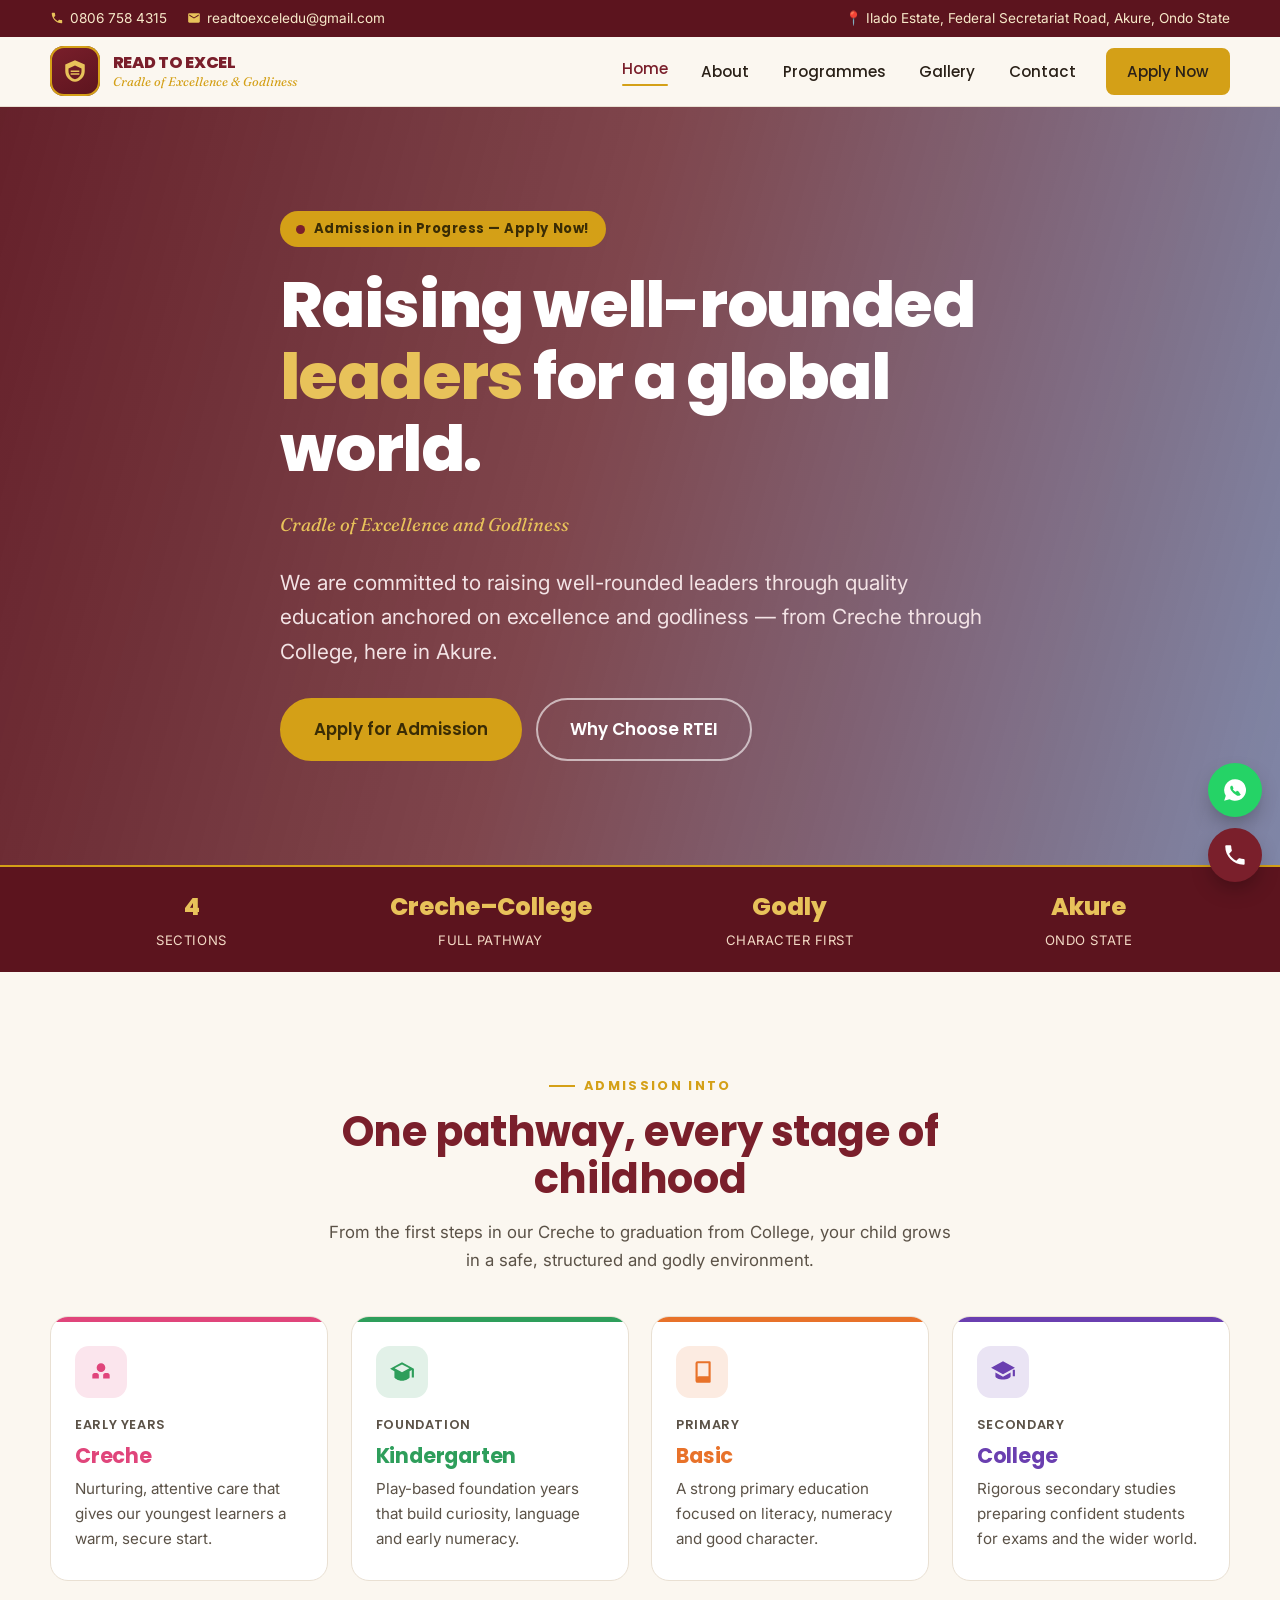
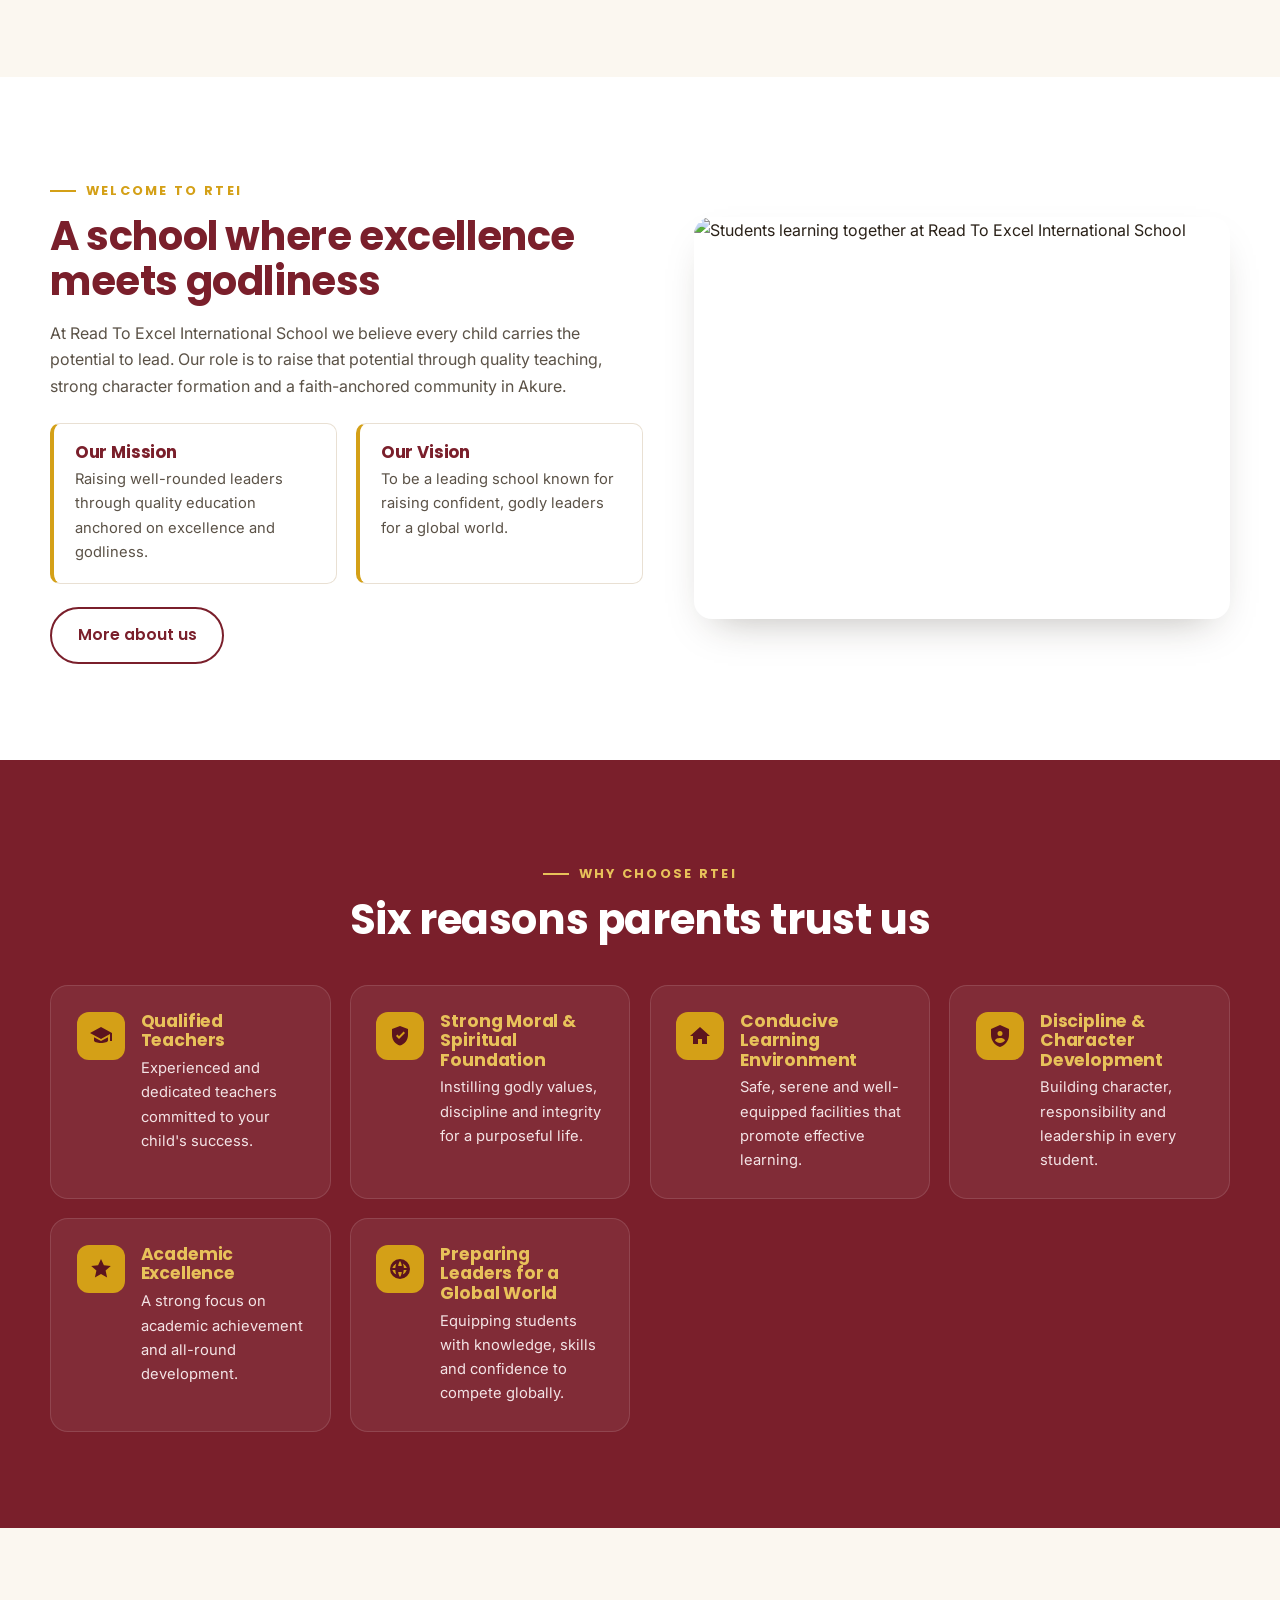
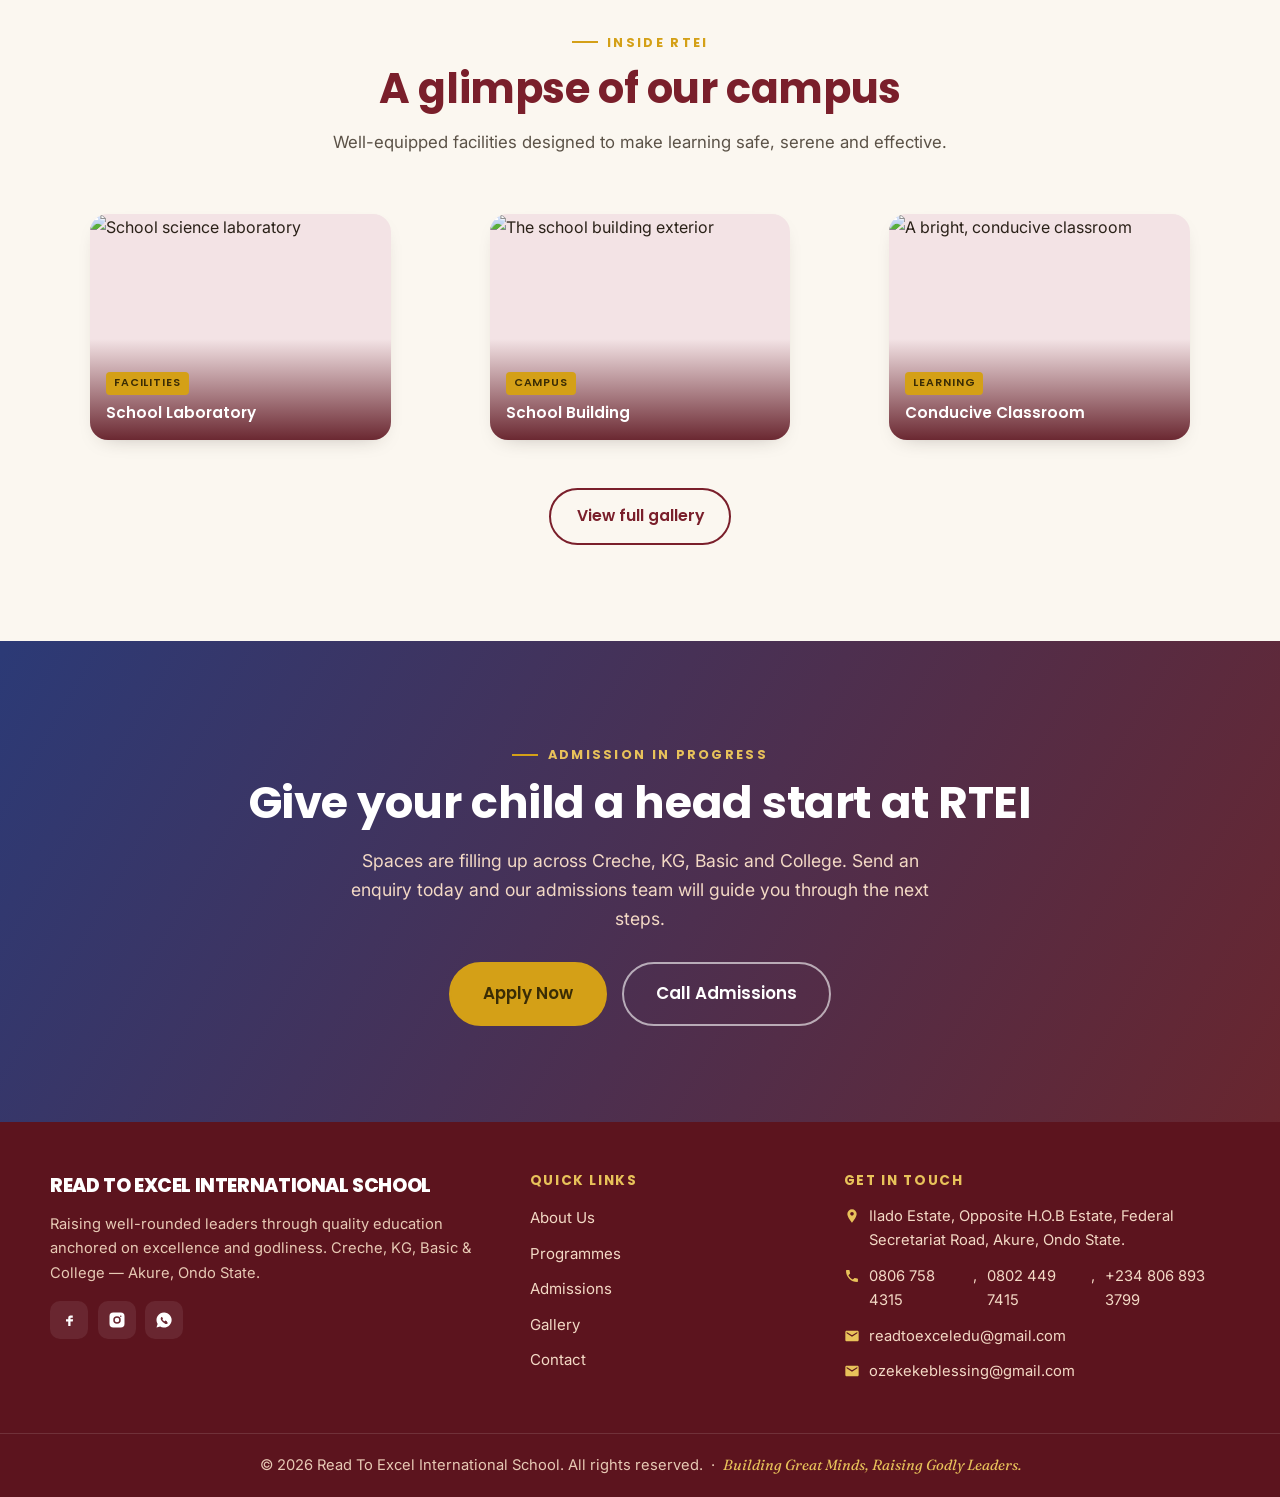
==== index.html @ 3b54a36e "initial commit" ====
<!DOCTYPE html>
<html lang="en">
<head>
  <meta charset="UTF-8">
  <meta name="viewport" content="width=device-width, initial-scale=1.0">
  <title>Read To Excel International School | Akure, Ondo State</title>
  <meta name="description" content="Read To Excel International School (RTEI), Akure — Creche, KG, Basic & College. Raising well-rounded leaders through quality education anchored on excellence and godliness. Admission in progress.">
  <meta name="theme-color" content="#7A1F2B">

  <!-- Open Graph -->
  <meta property="og:type" content="website">
  <meta property="og:title" content="Read To Excel International School — Akure, Ondo State">
  <meta property="og:description" content="Building great minds, raising godly leaders. Admission in progress into Creche, KG, Basic & College.">
  <meta property="og:image" content="images/og-cover.jpg"><!-- EDIT HERE: add a 1200x630 share image -->

  <!-- Fonts -->
  <link rel="preconnect" href="https://fonts.googleapis.com">
  <link rel="preconnect" href="https://fonts.gstatic.com" crossorigin>
  <link href="https://fonts.googleapis.com/css2?family=Poppins:wght@400;500;600;700;800&family=Inter:wght@400;500;600&family=Fraunces:ital,opsz,wght@1,9..144,400;1,9..144,500&display=swap" rel="stylesheet">

  <link rel="stylesheet" href="styles.css">

  <!-- SEO: structured data -->
  <script type="application/ld+json">
  {
    "@context": "https://schema.org",
    "@type": "School",
    "name": "Read To Excel International School",
    "alternateName": "RTEI",
    "slogan": "Building Great Minds, Raising Godly Leaders.",
    "description": "Private school in Akure offering Creche, KG, Basic and College education anchored on excellence and godliness.",
    "address": {
      "@type": "PostalAddress",
      "streetAddress": "Ilado Estate, Opposite H.O.B Estate, Federal Secretariat Road",
      "addressLocality": "Akure",
      "addressRegion": "Ondo State",
      "addressCountry": "NG"
    },
    "telephone": ["+2348067584315", "+2348024497415", "+2348068933799"],
    "email": "readtoexceledu@gmail.com"
  }
  </script>
</head>
<body>

  <!-- ============ TOP BAR ============ -->
  <div class="topbar">
    <div class="container">
      <div class="topbar-contacts">
        <span>
          <svg class="ico" viewBox="0 0 24 24"><path d="M6.6 10.8c1.4 2.8 3.8 5.1 6.6 6.6l2.2-2.2c.3-.3.7-.4 1-.2 1.1.4 2.3.6 3.5.6.6 0 1 .4 1 1V20c0 .6-.4 1-1 1C10.6 21 3 13.4 3 4c0-.6.4-1 1-1h3.5c.6 0 1 .4 1 1 0 1.2.2 2.4.6 3.5.1.4 0 .8-.3 1l-2.2 2.3Z"/></svg>
          <a href="tel:+2348067584315">0806 758 4315</a>
        </span>
        <span>
          <svg class="ico" viewBox="0 0 24 24"><path d="M20 4H4c-1.1 0-2 .9-2 2v12c0 1.1.9 2 2 2h16c1.1 0 2-.9 2-2V6c0-1.1-.9-2-2-2Zm0 4-8 5-8-5V6l8 5 8-5v2Z"/></svg>
          <a href="mailto:readtoexceledu@gmail.com">readtoexceledu@gmail.com</a>
        </span>
      </div>
      <span>📍 Ilado Estate, Federal Secretariat Road, Akure, Ondo State</span>
    </div>
  </div>

  <!-- ============ HEADER ============ -->
  <header class="site-header">
    <div class="container">
      <a class="brand" href="index.html" aria-label="Read To Excel International School — home">
        <span class="crest" aria-hidden="true">
          <svg viewBox="0 0 24 24"><path d="M12 2 3 6v6c0 5 3.8 9.4 9 10 5.2-.6 9-5 9-10V6l-9-4Zm0 5 6 2.6V12c0 3.6-2.5 6.9-6 7.6-3.5-.7-6-4-6-7.6V9.6L12 7Z"/><path d="M8 11.5h8v1.4H8zM8 14h8v1.4H8z"/></svg>
        </span>
        <span class="brand-text">
          <span class="name">Read To Excel</span><br>
          <span class="motto">Cradle of Excellence &amp; Godliness</span>
        </span>
      </a>

      <button class="nav-toggle" aria-label="Open menu" aria-controls="primary-nav" aria-expanded="false"><span></span></button>

      <nav class="nav" id="primary-nav" aria-label="Primary">
        <a href="index.html" class="active">Home</a>
        <a href="about.html">About</a>
        <a href="programmes.html">Programmes</a>
        <a href="gallery.html">Gallery</a>
        <a href="contact.html">Contact</a>
        <a href="programmes.html#enquiry" class="btn btn--gold">Apply Now</a>
      </nav>
    </div>
  </header>

  <!-- ============ HERO ============ -->
  <section class="hero">
    <div class="container hero-inner">
      <span class="pill"><span class="dot"></span> Admission in Progress — Apply Now!</span>
      <h1>Raising well-rounded <span class="accent">leaders</span> for a global world.</h1>
      <p class="motto-line">Cradle of Excellence and Godliness</p>
      <p class="lead">We are committed to raising well-rounded leaders through quality education anchored on excellence and godliness — from Creche through College, here in Akure.</p>
      <div class="hero-actions">
        <a href="programmes.html#enquiry" class="btn btn--gold btn--lg">Apply for Admission</a>
        <a href="about.html" class="btn btn--ghost btn--lg">Why Choose RTEI</a>
      </div>
    </div>
  </section>
  <div class="hero-strip">
    <div class="container">
      <div class="stat"><strong>4</strong><span>Sections</span></div>
      <div class="stat"><strong>Creche–College</strong><span>Full Pathway</span></div>
      <div class="stat"><strong>Godly</strong><span>Character First</span></div>
      <div class="stat"><strong>Akure</strong><span>Ondo State</span></div>
    </div>
  </div>

  <!-- ============ PROGRAMMES ============ -->
  <section class="section">
    <div class="container">
      <div class="section-head center reveal">
        <span class="eyebrow">Admission into</span>
        <h2>One pathway, every stage of childhood</h2>
        <p>From the first steps in our Creche to graduation from College, your child grows in a safe, structured and godly environment.</p>
      </div>
      <div class="prog-grid">
        <article class="prog-card creche reveal">
          <span class="badge"><svg viewBox="0 0 24 24"><path d="M12 4a4 4 0 1 0 0 8 4 4 0 0 0 0-8Zm-6 9c-1.1 0-2 .9-2 2v3h6v-3c0-1.1-.9-2-2-2H6Zm12 0h-2c-1.1 0-2 .9-2 2v3h6v-3c0-1.1-.9-2-2-2Z"/></svg></span>
          <p class="ages">Early Years</p>
          <h3>Creche</h3>
          <p>Nurturing, attentive care that gives our youngest learners a warm, secure start.</p>
        </article>
        <article class="prog-card kg reveal">
          <span class="badge"><svg viewBox="0 0 24 24"><path d="M12 3 1 9l4 2.2V17c0 .6 3.1 3 7 3s7-2.4 7-3v-5.8l2-1.1V17h2V9L12 3Zm0 9.3L5.2 8.6 12 5l6.8 3.6L12 12.3Z"/></svg></span>
          <p class="ages">Foundation</p>
          <h3>Kindergarten</h3>
          <p>Play-based foundation years that build curiosity, language and early numeracy.</p>
        </article>
        <article class="prog-card basic reveal">
          <span class="badge"><svg viewBox="0 0 24 24"><path d="M19 2H8a2 2 0 0 0-2 2v16a2 2 0 0 0 2 2h11a1 1 0 0 0 1-1V3a1 1 0 0 0-1-1ZM9 4h9v12H9a2 2 0 0 0-1 .3V4Z"/></svg></span>
          <p class="ages">Primary</p>
          <h3>Basic</h3>
          <p>A strong primary education focused on literacy, numeracy and good character.</p>
        </article>
        <article class="prog-card college reveal">
          <span class="badge"><svg viewBox="0 0 24 24"><path d="M12 14 1 8l11-6 11 6-11 6Zm0 2.3 7-3.8V16c0 1.7-3.1 3-7 3s-7-1.3-7-3v-3.5l7 3.8ZM21 10v6h2v-6h-2Z"/></svg></span>
          <p class="ages">Secondary</p>
          <h3>College</h3>
          <p>Rigorous secondary studies preparing confident students for exams and the wider world.</p>
        </article>
      </div>
    </div>
  </section>

  <!-- ============ ABOUT SPLIT ============ -->
  <section class="section section--tint">
    <div class="container split">
      <div class="reveal">
        <span class="eyebrow">Welcome to RTEI</span>
        <h2 style="color:var(--maroon);font-size:clamp(1.7rem,4vw,2.5rem)">A school where excellence meets godliness</h2>
        <p style="color:var(--ink-soft)">At Read To Excel International School we believe every child carries the potential to lead. Our role is to raise that potential through quality teaching, strong character formation and a faith-anchored community in Akure.</p>
        <div class="values">
          <div class="value-box"><h3>Our Mission</h3><p>Raising well-rounded leaders through quality education anchored on excellence and godliness.</p></div>
          <div class="value-box"><h3>Our Vision</h3><p><!-- EDIT HERE: add the school's official vision statement -->To be a leading school known for raising confident, godly leaders for a global world.</p></div>
        </div>
        <a href="about.html" class="btn btn--outline" style="margin-top:1.4rem">More about us</a>
      </div>
      <!-- EDIT HERE: replace with a real photo of the RTEI campus or pupils -->
      <img class="reveal" src="https://images.unsplash.com/photo-1503454537195-1dcabb73ffb9?auto=format&fit=crop&w=900&q=80" alt="Students learning together at Read To Excel International School" loading="lazy">
    </div>
  </section>

  <!-- ============ WHY CHOOSE RTEI ============ -->
  <section class="section why">
    <div class="container">
      <div class="section-head center reveal">
        <span class="eyebrow">Why choose RTEI</span>
        <h2>Six reasons parents trust us</h2>
      </div>
      <div class="why-grid">
        <article class="why-card reveal">
          <span class="ic"><svg viewBox="0 0 24 24"><path d="M12 3 1 9l11 6 9-4.9V17h2V9L12 3ZM5 13.2v3.3c0 1.4 3.1 2.5 7 2.5s7-1.1 7-2.5v-3.3l-7 3.8-7-3.8Z"/></svg></span>
          <div><h3>Qualified Teachers</h3><p>Experienced and dedicated teachers committed to your child's success.</p></div>
        </article>
        <article class="why-card reveal">
          <span class="ic"><svg viewBox="0 0 24 24"><path d="M12 2 4 5v6c0 5 3.4 9.3 8 10.5C16.6 20.3 20 16 20 11V5l-8-3Zm-1 13-3-3 1.4-1.4L11 12.2l4.6-4.6L17 9l-6 6Z"/></svg></span>
          <div><h3>Strong Moral &amp; Spiritual Foundation</h3><p>Instilling godly values, discipline and integrity for a purposeful life.</p></div>
        </article>
        <article class="why-card reveal">
          <span class="ic"><svg viewBox="0 0 24 24"><path d="M12 3 2 12h3v8h5v-5h4v5h5v-8h3L12 3Z"/></svg></span>
          <div><h3>Conducive Learning Environment</h3><p>Safe, serene and well-equipped facilities that promote effective learning.</p></div>
        </article>
        <article class="why-card reveal">
          <span class="ic"><svg viewBox="0 0 24 24"><path d="M12 1 3 5v6c0 5.5 3.8 10.7 9 12 5.2-1.3 9-6.5 9-12V5l-9-4Zm0 6a2.5 2.5 0 1 1 0 5 2.5 2.5 0 0 1 0-5Zm0 12c-2 0-3.8-1-5-2.5.1-1.7 3.3-2.5 5-2.5s4.9.8 5 2.5C15.8 18 14 19 12 19Z"/></svg></span>
          <div><h3>Discipline &amp; Character Development</h3><p>Building character, responsibility and leadership in every student.</p></div>
        </article>
        <article class="why-card reveal">
          <span class="ic"><svg viewBox="0 0 24 24"><path d="m12 2 2.9 6.3 6.9.7-5.2 4.6 1.5 6.8L12 17l-6.1 3.4 1.5-6.8L2.2 9l6.9-.7L12 2Z"/></svg></span>
          <div><h3>Academic Excellence</h3><p>A strong focus on academic achievement and all-round development.</p></div>
        </article>
        <article class="why-card reveal">
          <span class="ic"><svg viewBox="0 0 24 24"><path d="M12 2a10 10 0 1 0 0 20 10 10 0 0 0 0-20Zm6.9 9h-3a15 15 0 0 0-1-4.6A8 8 0 0 1 18.9 11ZM12 4c.9 1.2 1.6 3 1.8 5h-3.6c.2-2 .9-3.8 1.8-5ZM4.3 13h3c.1 1.7.5 3.3 1 4.6A8 8 0 0 1 4.3 13Zm3-2h-3a8 8 0 0 1 4-4.6c-.5 1.3-.9 2.9-1 4.6ZM12 20c-.9-1.2-1.6-3-1.8-5h3.6c-.2 2-.9 3.8-1.8 5Zm2.7-2.4c.5-1.3.9-2.9 1-4.6h3a8 8 0 0 1-4 4.6Z"/></svg></span>
          <div><h3>Preparing Leaders for a Global World</h3><p>Equipping students with knowledge, skills and confidence to compete globally.</p></div>
        </article>
      </div>
    </div>
  </section>

  <!-- ============ GALLERY PREVIEW ============ -->
  <section class="section">
    <div class="container">
      <div class="section-head center reveal">
        <span class="eyebrow">Inside RTEI</span>
        <h2>A glimpse of our campus</h2>
        <p>Well-equipped facilities designed to make learning safe, serene and effective.</p>
      </div>
      <div class="gallery-grid preview">
        <!-- EDIT HERE: replace each src with real photos -->
        <figure class="shot reveal"><img src="https://images.unsplash.com/photo-1532094349884-543bc11b234d?auto=format&fit=crop&w=700&q=80" alt="School science laboratory" loading="lazy"><figcaption><span>Facilities</span><br>School Laboratory</figcaption></figure>
        <figure class="shot reveal"><img src="https://images.unsplash.com/photo-1562774053-701939374585?auto=format&fit=crop&w=700&q=80" alt="The school building exterior" loading="lazy"><figcaption><span>Campus</span><br>School Building</figcaption></figure>
        <figure class="shot reveal"><img src="https://images.unsplash.com/photo-1580582932707-520aed937b7b?auto=format&fit=crop&w=700&q=80" alt="A bright, conducive classroom" loading="lazy"><figcaption><span>Learning</span><br>Conducive Classroom</figcaption></figure>
      </div>
      <div style="text-align:center;margin-top:2rem"><a href="gallery.html" class="btn btn--outline">View full gallery</a></div>
    </div>
  </section>

  <!-- ============ CTA BAND ============ -->
  <section class="section cta-band">
    <div class="container reveal">
      <span class="eyebrow" style="color:var(--gold-light);justify-content:center">Admission in Progress</span>
      <h2>Give your child a head start at RTEI</h2>
      <p>Spaces are filling up across Creche, KG, Basic and College. Send an enquiry today and our admissions team will guide you through the next steps.</p>
      <div class="hero-actions">
        <a href="programmes.html#enquiry" class="btn btn--gold btn--lg">Apply Now</a>
        <a href="tel:+2348067584315" class="btn btn--ghost btn--lg">Call Admissions</a>
      </div>
    </div>
  </section>

  <!-- ============ FOOTER ============ -->
  <footer class="site-footer">
    <div class="container footer-grid">
      <div>
        <span class="brand-text"><span class="name" style="font-size:1.2rem">Read To Excel International School</span></span>
        <p style="margin-top:.8rem">Raising well-rounded leaders through quality education anchored on excellence and godliness. Creche, KG, Basic &amp; College — Akure, Ondo State.</p>
        <div class="socials">
          <!-- EDIT HERE: add real social links -->
          <a href="#" aria-label="Facebook"><svg viewBox="0 0 24 24"><path d="M14 9h3V6h-3c-2 0-3 1.3-3 3v2H8v3h3v6h3v-6h3l.5-3H14V9.5c0-.4.2-.5.6-.5Z"/></svg></a>
          <a href="#" aria-label="Instagram"><svg viewBox="0 0 24 24"><path d="M7 2h10a5 5 0 0 1 5 5v10a5 5 0 0 1-5 5H7a5 5 0 0 1-5-5V7a5 5 0 0 1 5-5Zm5 5a5 5 0 1 0 0 10 5 5 0 0 0 0-10Zm0 2a3 3 0 1 1 0 6 3 3 0 0 1 0-6Zm5-3a1 1 0 1 0 0 2 1 1 0 0 0 0-2Z"/></svg></a>
          <a href="https://wa.me/2348068933799" aria-label="WhatsApp"><svg viewBox="0 0 24 24"><path d="M12 2a10 10 0 0 0-8.5 15.2L2 22l4.9-1.5A10 10 0 1 0 12 2Zm5.3 14.1c-.2.6-1.2 1.1-1.7 1.2-.4.1-1 .1-1.6-.1a13 13 0 0 1-5.7-5c-.4-.7-.7-1.5-.7-2.3 0-.9.5-1.4.7-1.6.2-.2.4-.2.6-.2h.4c.1 0 .3 0 .5.4l.7 1.6c.1.1.1.3 0 .4l-.3.5c-.1.1-.2.3-.1.5.3.6 1.6 1.8 2.4 2.1.2.1.4.1.5-.1l.5-.6c.1-.2.3-.2.5-.1l1.6.8c.2.1.3.2.4.3 0 .2 0 .4-.1.6Z"/></svg></a>
        </div>
      </div>
      <div>
        <h4>Quick Links</h4>
        <ul class="footer-links">
          <li><a href="about.html">About Us</a></li>
          <li><a href="programmes.html">Programmes</a></li>
          <li><a href="programmes.html#enquiry">Admissions</a></li>
          <li><a href="gallery.html">Gallery</a></li>
          <li><a href="contact.html">Contact</a></li>
        </ul>
      </div>
      <div>
        <h4>Get in Touch</h4>
        <ul class="footer-contact">
          <li><svg viewBox="0 0 24 24"><path d="M12 2a7 7 0 0 0-7 7c0 5 7 13 7 13s7-8 7-13a7 7 0 0 0-7-7Zm0 9.5A2.5 2.5 0 1 1 12 6a2.5 2.5 0 0 1 0 5.5Z"/></svg> Ilado Estate, Opposite H.O.B Estate, Federal Secretariat Road, Akure, Ondo State.</li>
          <li><svg viewBox="0 0 24 24"><path d="M6.6 10.8c1.4 2.8 3.8 5.1 6.6 6.6l2.2-2.2c.3-.3.7-.4 1-.2 1.1.4 2.3.6 3.5.6.6 0 1 .4 1 1V20c0 .6-.4 1-1 1C10.6 21 3 13.4 3 4c0-.6.4-1 1-1h3.5c.6 0 1 .4 1 1 0 1.2.2 2.4.6 3.5.1.4 0 .8-.3 1l-2.2 2.3Z"/></svg> <a href="tel:+2348067584315">0806 758 4315</a>, <a href="tel:+2348024497415">0802 449 7415</a>, <a href="tel:+2348068933799">+234 806 893 3799</a></li>
          <li><svg viewBox="0 0 24 24"><path d="M20 4H4c-1.1 0-2 .9-2 2v12c0 1.1.9 2 2 2h16c1.1 0 2-.9 2-2V6c0-1.1-.9-2-2-2Zm0 4-8 5-8-5V6l8 5 8-5v2Z"/></svg> <a href="mailto:readtoexceledu@gmail.com">readtoexceledu@gmail.com</a></li>
          <li><svg viewBox="0 0 24 24"><path d="M20 4H4c-1.1 0-2 .9-2 2v12c0 1.1.9 2 2 2h16c1.1 0 2-.9 2-2V6c0-1.1-.9-2-2-2Zm0 4-8 5-8-5V6l8 5 8-5v2Z"/></svg> <a href="mailto:ozekekeblessing@gmail.com">ozekekeblessing@gmail.com</a></li>
        </ul>
      </div>
    </div>
    <div class="footer-bottom">
      <p style="margin:0">© <span id="year">2026</span> Read To Excel International School. All rights reserved. &nbsp;·&nbsp; <span class="motto">Building Great Minds, Raising Godly Leaders.</span></p>
    </div>
  </footer>

  <!-- ============ FLOATING ACTIONS ============ -->
  <div class="floats">
    <a class="float-btn float-wa" href="https://wa.me/2348068933799?text=Hello%20RTEI%2C%20I%27d%20like%20to%20enquire%20about%20admission." target="_blank" rel="noopener" aria-label="Chat on WhatsApp">
      <svg viewBox="0 0 24 24"><path d="M12 2a10 10 0 0 0-8.5 15.2L2 22l4.9-1.5A10 10 0 1 0 12 2Zm5.3 14.1c-.2.6-1.2 1.1-1.7 1.2-.4.1-1 .1-1.6-.1a13 13 0 0 1-5.7-5c-.4-.7-.7-1.5-.7-2.3 0-.9.5-1.4.7-1.6.2-.2.4-.2.6-.2h.4c.1 0 .3 0 .5.4l.7 1.6c.1.1.1.3 0 .4l-.3.5c-.1.1-.2.3-.1.5.3.6 1.6 1.8 2.4 2.1.2.1.4.1.5-.1l.5-.6c.1-.2.3-.2.5-.1l1.6.8c.2.1.3.2.4.3 0 .2 0 .4-.1.6Z"/></svg>
    </a>
    <a class="float-btn float-call" href="tel:+2348067584315" aria-label="Call the school">
      <svg viewBox="0 0 24 24"><path d="M6.6 10.8c1.4 2.8 3.8 5.1 6.6 6.6l2.2-2.2c.3-.3.7-.4 1-.2 1.1.4 2.3.6 3.5.6.6 0 1 .4 1 1V20c0 .6-.4 1-1 1C10.6 21 3 13.4 3 4c0-.6.4-1 1-1h3.5c.6 0 1 .4 1 1 0 1.2.2 2.4.6 3.5.1.4 0 .8-.3 1l-2.2 2.3Z"/></svg>
    </a>
  </div>

  <script src="script.js"></script>
</body>
</html>
---- styles.css ----
/* ==========================================================================
   Read To Excel International School (RTEI) — styles.css
   Shared across all pages.
   ========================================================================== */

/* ---- Design tokens ---- */
:root {
  /* Brand */
  --maroon:        #7A1F2B;
  --maroon-dark:   #5C141E;
  --maroon-soft:   #f3e3e5;
  --gold:          #D4A017;
  --gold-light:    #E8C25A;
  --gold-soft:     #fbf1d6;
  --navy:          #1A2A6C;

  /* Neutrals */
  --cream:         #FBF7F0;
  --paper:         #ffffff;
  --ink:           #2A2118;
  --ink-soft:      #5b5247;
  --line:          #e9e0d3;

  /* Programme accents (mirrors the flyer) */
  --c-creche:      #E0457B; /* pink   */
  --c-kg:          #2E9E5B; /* green  */
  --c-basic:       #E8722A; /* orange */
  --c-college:     #6A3FB0; /* purple */

  /* Type */
  --display: "Poppins", system-ui, sans-serif;
  --body:    "Inter", system-ui, sans-serif;
  --serif:   "Fraunces", Georgia, serif;

  /* Scale */
  --container: 1180px;
  --radius:    18px;
  --radius-sm: 10px;
  --shadow:    0 18px 40px -20px rgba(42, 33, 24, .35);
  --shadow-sm: 0 8px 22px -14px rgba(42, 33, 24, .4);
  --ring:      0 0 0 3px var(--gold-light);
}

/* ---- Reset / base ---- */
*, *::before, *::after { box-sizing: border-box; }
html { scroll-behavior: smooth; -webkit-text-size-adjust: 100%; }
body {
  margin: 0;
  font-family: var(--body);
  color: var(--ink);
  background: var(--cream);
  line-height: 1.65;
  font-size: 1rem;
  -webkit-font-smoothing: antialiased;
}
img { max-width: 100%; display: block; }
a { color: inherit; text-decoration: none; }
ul { margin: 0; padding: 0; list-style: none; }
h1, h2, h3, h4 { font-family: var(--display); line-height: 1.12; margin: 0 0 .4em; letter-spacing: -.01em; }
p { margin: 0 0 1rem; }
:focus-visible { outline: none; box-shadow: var(--ring); border-radius: 6px; }

.container { width: min(100% - 2.5rem, var(--container)); margin-inline: auto; }
.eyebrow {
  font-family: var(--display);
  font-weight: 700;
  font-size: .8rem;
  letter-spacing: .18em;
  text-transform: uppercase;
  color: var(--gold);
  margin-bottom: .8rem;
  display: inline-flex;
  align-items: center;
  gap: .6rem;
}
.eyebrow::before { content: ""; width: 26px; height: 2px; background: var(--gold); display: inline-block; }
.section { padding: clamp(3.5rem, 8vw, 6rem) 0; }
.section--tint { background: var(--paper); }
.section-head { max-width: 640px; margin-bottom: 2.6rem; }
.section-head.center { margin-inline: auto; text-align: center; }
.section-head h2 { font-size: clamp(1.7rem, 4vw, 2.6rem); color: var(--maroon); }
.section-head p { color: var(--ink-soft); font-size: 1.05rem; margin: 0; }

/* ---- Buttons ---- */
.btn {
  --bg: var(--maroon);
  --fg: #fff;
  display: inline-flex;
  align-items: center;
  gap: .5rem;
  font-family: var(--display);
  font-weight: 600;
  font-size: .98rem;
  padding: .85rem 1.6rem;
  border-radius: 999px;
  background: var(--bg);
  color: var(--fg);
  border: 2px solid var(--bg);
  cursor: pointer;
  transition: transform .18s ease, box-shadow .18s ease, background .18s ease;
}
.btn:hover { transform: translateY(-2px); box-shadow: var(--shadow-sm); }
.btn--gold { --bg: var(--gold); --fg: #3a2c05; }
.btn--ghost { --bg: transparent; --fg: #fff; border-color: rgba(255,255,255,.6); }
.btn--ghost:hover { background: rgba(255,255,255,.12); }
.btn--outline { --bg: transparent; --fg: var(--maroon); border-color: var(--maroon); }
.btn--lg { padding: 1rem 2rem; font-size: 1.05rem; }

/* ==========================================================================
   Header / nav
   ========================================================================== */
.topbar {
  background: var(--maroon-dark);
  color: #f7e9c9;
  font-size: .85rem;
}
.topbar .container { display: flex; flex-wrap: wrap; gap: .4rem 1.4rem; justify-content: space-between; align-items: center; padding: .45rem 0; }
.topbar a { color: #f7e9c9; }
.topbar a:hover { color: #fff; }
.topbar .topbar-contacts { display: flex; flex-wrap: wrap; gap: 1.2rem; }
.topbar .topbar-contacts span { display: inline-flex; align-items: center; gap: .4rem; }
.topbar .ico { width: 14px; height: 14px; fill: var(--gold-light); }

.site-header {
  position: sticky;
  top: 0;
  z-index: 50;
  background: rgba(251, 247, 240, .92);
  backdrop-filter: blur(10px);
  border-bottom: 1px solid var(--line);
}
.site-header .container { display: flex; align-items: center; justify-content: space-between; gap: 1rem; padding: .6rem 0; }

/* Crest wordmark — the signature mark */
.brand { display: flex; align-items: center; gap: .8rem; }
.crest {
  width: 50px; height: 50px;
  flex: none;
  display: grid;
  place-items: center;
  border-radius: 14px;
  background: linear-gradient(150deg, var(--maroon), var(--maroon-dark));
  box-shadow: inset 0 0 0 2px var(--gold);
  position: relative;
}
.crest svg { width: 26px; height: 26px; fill: var(--gold-light); }
.brand-text { line-height: 1; }
.brand-text .name {
  font-family: var(--display);
  font-weight: 800;
  font-size: 1.02rem;
  color: var(--maroon);
  letter-spacing: -.02em;
  text-transform: uppercase;
}
.brand-text .motto {
  font-family: var(--serif);
  font-style: italic;
  font-size: .78rem;
  color: var(--gold);
}

.nav { display: flex; align-items: center; gap: .4rem; }
.nav a {
  font-family: var(--display);
  font-weight: 500;
  font-size: .95rem;
  padding: .5rem .85rem;
  border-radius: 8px;
  color: var(--ink);
  transition: color .15s, background .15s;
}
.nav a:hover { color: var(--maroon); }
.nav a.active { color: var(--maroon); }
.nav a.active::after {
  content: ""; display: block; height: 2px; background: var(--gold);
  border-radius: 2px; margin-top: 3px;
}
.nav .btn { margin-left: .6rem; padding: .55rem 1.2rem; }

.nav-toggle {
  display: none;
  background: none; border: 0; cursor: pointer;
  width: 44px; height: 44px;
  border-radius: 10px;
}
.nav-toggle span, .nav-toggle span::before, .nav-toggle span::after {
  content: ""; display: block; width: 24px; height: 2px; background: var(--maroon);
  margin-inline: auto; transition: transform .25s, opacity .2s;
}
.nav-toggle span::before { transform: translateY(-7px); }
.nav-toggle span::after  { transform: translateY(5px); }
.nav-toggle[aria-expanded="true"] span { background: transparent; }
.nav-toggle[aria-expanded="true"] span::before { transform: rotate(45deg); }
.nav-toggle[aria-expanded="true"] span::after  { transform: rotate(-45deg) translateY(-2px); }

/* ==========================================================================
   Hero
   ========================================================================== */
.hero {
  position: relative;
  color: #fff;
  /* EDIT HERE: swap the photo URL for a real picture of RTEI pupils */
  background:
    linear-gradient(105deg, rgba(92,20,30,.94) 0%, rgba(92,20,30,.78) 45%, rgba(26,42,108,.55) 100%),
    url("https://images.unsplash.com/photo-1577896851231-70ef18881754?auto=format&fit=crop&w=1600&q=80") center/cover;
}
.hero-inner { padding: clamp(3.5rem, 9vw, 6.5rem) 0; max-width: 720px; }
.hero .pill {
  display: inline-flex; align-items: center; gap: .55rem;
  background: var(--gold); color: #3a2c05;
  font-family: var(--display); font-weight: 700; font-size: .82rem;
  letter-spacing: .04em; padding: .45rem 1rem; border-radius: 999px;
  margin-bottom: 1.4rem;
}
.hero .pill .dot { width: 9px; height: 9px; border-radius: 50%; background: var(--maroon); animation: pulse 1.8s infinite; }
@keyframes pulse { 0%,100% { opacity: 1; } 50% { opacity: .35; } }
.hero h1 { font-size: clamp(2.3rem, 6vw, 4rem); font-weight: 800; letter-spacing: -.025em; }
.hero h1 .accent { color: var(--gold-light); }
.hero .lead { font-size: clamp(1.05rem, 2.2vw, 1.3rem); color: #f3e3e5; max-width: 56ch; }
.hero .motto-line { font-family: var(--serif); font-style: italic; color: var(--gold-light); font-size: 1.15rem; margin-bottom: 1.6rem; }
.hero-actions { display: flex; flex-wrap: wrap; gap: .9rem; margin-top: 1.8rem; }
.hero-strip {
  background: var(--maroon-dark);
  border-top: 2px solid var(--gold);
}
.hero-strip .container { display: grid; grid-template-columns: repeat(4, 1fr); gap: 1rem; padding: 1.2rem 0; text-align: center; color: #fff; }
.hero-strip .stat strong { display: block; font-family: var(--display); font-weight: 800; font-size: 1.5rem; color: var(--gold-light); }
.hero-strip .stat span { font-size: .82rem; letter-spacing: .04em; color: #f3d9c5; text-transform: uppercase; }

/* Page banner (interior pages) */
.page-banner {
  background: linear-gradient(120deg, var(--maroon), var(--maroon-dark));
  color: #fff; text-align: center;
  padding: clamp(2.6rem, 7vw, 4.5rem) 0;
  border-bottom: 4px solid var(--gold);
}
.page-banner h1 { font-size: clamp(2rem, 5vw, 3rem); }
.page-banner p { color: #f3d9c5; max-width: 60ch; margin-inline: auto; }
.crumbs { font-size: .85rem; color: var(--gold-light); margin-bottom: .8rem; font-family: var(--display); letter-spacing: .04em; }
.crumbs a:hover { color: #fff; }

/* ==========================================================================
   Programme cards
   ========================================================================== */
.prog-grid { display: grid; grid-template-columns: repeat(auto-fit, minmax(230px, 1fr)); gap: 1.4rem; }
.prog-card {
  --accent: var(--maroon);
  background: var(--paper);
  border: 1px solid var(--line);
  border-radius: var(--radius);
  padding: 1.8rem 1.5rem;
  position: relative;
  overflow: hidden;
  transition: transform .2s, box-shadow .2s;
}
.prog-card::before { content: ""; position: absolute; inset: 0 0 auto 0; height: 5px; background: var(--accent); }
.prog-card:hover { transform: translateY(-6px); box-shadow: var(--shadow); }
.prog-card .badge {
  width: 52px; height: 52px; border-radius: 14px; display: grid; place-items: center;
  background: color-mix(in srgb, var(--accent) 14%, #fff); margin-bottom: 1rem;
}
.prog-card .badge svg { width: 26px; height: 26px; fill: var(--accent); }
.prog-card h3 { color: var(--accent); font-size: 1.3rem; }
.prog-card .ages { font-family: var(--display); font-weight: 600; font-size: .8rem; letter-spacing: .05em; color: var(--ink-soft); text-transform: uppercase; margin-bottom: .6rem; }
.prog-card p { color: var(--ink-soft); font-size: .95rem; margin: 0; }
.prog-card.creche  { --accent: var(--c-creche); }
.prog-card.kg      { --accent: var(--c-kg); }
.prog-card.basic   { --accent: var(--c-basic); }
.prog-card.college { --accent: var(--c-college); }

/* ==========================================================================
   Why choose RTEI
   ========================================================================== */
.why { background: var(--maroon); color: #fff; }
.why .section-head h2 { color: #fff; }
.why .section-head p { color: #f3d9c5; }
.why .eyebrow { color: var(--gold-light); }
.why .eyebrow::before { background: var(--gold-light); }
.why-grid { display: grid; grid-template-columns: repeat(auto-fit, minmax(280px, 1fr)); gap: 1.2rem; }
.why-card {
  background: rgba(255,255,255,.06);
  border: 1px solid rgba(255,255,255,.12);
  border-radius: var(--radius);
  padding: 1.6rem;
  display: flex; gap: 1rem; align-items: flex-start;
  transition: background .2s, transform .2s;
}
.why-card:hover { background: rgba(255,255,255,.12); transform: translateY(-4px); }
.why-card .ic {
  flex: none; width: 48px; height: 48px; border-radius: 12px; display: grid; place-items: center;
  background: var(--gold); 
}
.why-card .ic svg { width: 24px; height: 24px; fill: var(--maroon-dark); }
.why-card h3 { font-size: 1.08rem; color: var(--gold-light); margin-bottom: .35rem; }
.why-card p { font-size: .92rem; color: #f3e3e5; margin: 0; }

/* ==========================================================================
   Gallery
   ========================================================================== */
.gallery-grid { display: grid; grid-template-columns: repeat(auto-fit, minmax(260px, 1fr)); gap: 1.2rem; }
.gallery-grid.preview { grid-template-columns: repeat(3, 1fr); }
.shot {
  position: relative; border-radius: var(--radius); overflow: hidden; aspect-ratio: 4/3;
  box-shadow: var(--shadow-sm); background: var(--maroon-soft);
}
.shot img { width: 100%; height: 100%; object-fit: cover; transition: transform .4s ease; }
.shot:hover img { transform: scale(1.06); }
.shot figcaption {
  position: absolute; left: 0; right: 0; bottom: 0;
  background: linear-gradient(transparent, rgba(92,20,30,.9));
  color: #fff; font-family: var(--display); font-weight: 600;
  padding: 1.8rem 1rem .9rem; font-size: .95rem;
}
.shot figcaption span { display: inline-block; background: var(--gold); color: #3a2c05; font-size: .68rem; letter-spacing: .08em; text-transform: uppercase; padding: .15rem .5rem; border-radius: 4px; margin-bottom: .35rem; }

/* ==========================================================================
   About + content blocks
   ========================================================================== */
.split { display: grid; grid-template-columns: 1.05fr .95fr; gap: clamp(1.5rem, 4vw, 3.5rem); align-items: center; }
.split img { border-radius: var(--radius); box-shadow: var(--shadow); aspect-ratio: 4/3; object-fit: cover; width: 100%; }
.values { display: grid; grid-template-columns: repeat(2, 1fr); gap: 1.2rem; margin-top: 1.5rem; }
.value-box { background: var(--paper); border: 1px solid var(--line); border-left: 4px solid var(--gold); border-radius: var(--radius-sm); padding: 1.2rem 1.3rem; }
.value-box h3 { color: var(--maroon); font-size: 1.05rem; margin-bottom: .3rem; }
.value-box p { font-size: .92rem; color: var(--ink-soft); margin: 0; }

.quote {
  background: linear-gradient(135deg, var(--gold-soft), #fff);
  border: 1px solid var(--line);
  border-radius: var(--radius);
  padding: clamp(1.8rem, 4vw, 2.8rem);
  position: relative;
}
.quote::before { content: "\201C"; font-family: var(--serif); font-size: 5rem; color: var(--gold); position: absolute; top: -.2rem; left: 1rem; line-height: 1; }
.quote p { font-family: var(--serif); font-style: italic; font-size: 1.25rem; color: var(--maroon-dark); padding-left: 2.2rem; }
.quote .by { font-family: var(--display); font-weight: 700; font-style: normal; font-size: .95rem; color: var(--ink); padding-left: 2.2rem; }

/* Admission steps */
.steps { display: grid; grid-template-columns: repeat(auto-fit, minmax(220px,1fr)); gap: 1.2rem; counter-reset: step; }
.step { background: var(--paper); border: 1px solid var(--line); border-radius: var(--radius); padding: 1.6rem 1.4rem; position: relative; }
.step .n { counter-increment: step; font-family: var(--display); font-weight: 800; color: var(--gold); font-size: 1.6rem; }
.step .n::before { content: "0" counter(step); }
.step h3 { font-size: 1.1rem; color: var(--maroon); margin: .3rem 0 .4rem; }
.step p { font-size: .92rem; color: var(--ink-soft); margin: 0; }

/* ==========================================================================
   Forms
   ========================================================================== */
.form-card { background: var(--paper); border: 1px solid var(--line); border-radius: var(--radius); padding: clamp(1.6rem, 4vw, 2.6rem); box-shadow: var(--shadow-sm); }
.field { margin-bottom: 1.1rem; }
.field label { display: block; font-family: var(--display); font-weight: 600; font-size: .88rem; color: var(--ink); margin-bottom: .4rem; }
.field label .req { color: var(--c-creche); }
.field input, .field select, .field textarea {
  width: 100%; font: inherit; color: var(--ink);
  padding: .8rem .9rem; border: 1.5px solid var(--line); border-radius: var(--radius-sm);
  background: var(--cream); transition: border-color .15s, box-shadow .15s;
}
.field input:focus, .field select:focus, .field textarea:focus { border-color: var(--gold); box-shadow: var(--ring); outline: none; }
.field textarea { min-height: 130px; resize: vertical; }
.field .error { color: #b3261e; font-size: .82rem; margin-top: .35rem; display: none; }
.field.invalid input, .field.invalid select, .field.invalid textarea { border-color: #b3261e; }
.field.invalid .error { display: block; }
.grid-2 { display: grid; grid-template-columns: 1fr 1fr; gap: 0 1.1rem; }
.form-note { font-size: .82rem; color: var(--ink-soft); }
.form-success {
  display: none; align-items: center; gap: .7rem;
  background: color-mix(in srgb, var(--c-kg) 12%, #fff);
  border: 1px solid var(--c-kg); color: #1c6b3c;
  border-radius: var(--radius-sm); padding: 1rem 1.2rem; font-weight: 600; margin-bottom: 1.2rem;
}
.form-success.show { display: flex; }
.form-success svg { width: 22px; height: 22px; fill: var(--c-kg); flex: none; }

/* Contact info cards */
.contact-grid { display: grid; grid-template-columns: 1fr 1fr; gap: 2.2rem; align-items: start; }
.info-list { display: grid; gap: 1rem; }
.info-row { display: flex; gap: 1rem; align-items: flex-start; background: var(--paper); border: 1px solid var(--line); border-radius: var(--radius-sm); padding: 1.1rem 1.2rem; }
.info-row .ic { flex: none; width: 44px; height: 44px; border-radius: 12px; background: var(--maroon-soft); display: grid; place-items: center; }
.info-row .ic svg { width: 22px; height: 22px; fill: var(--maroon); }
.info-row h3 { font-size: .98rem; color: var(--maroon); margin: 0 0 .2rem; }
.info-row a, .info-row p { font-size: .94rem; color: var(--ink-soft); margin: 0; }
.info-row a:hover { color: var(--maroon); }
.map-wrap { border-radius: var(--radius); overflow: hidden; border: 1px solid var(--line); margin-top: 1.6rem; aspect-ratio: 16/8; box-shadow: var(--shadow-sm); }
.map-wrap iframe { width: 100%; height: 100%; border: 0; }

/* ==========================================================================
   CTA band
   ========================================================================== */
.cta-band {
  background:
    linear-gradient(120deg, rgba(26,42,108,.92), rgba(92,20,30,.92)),
    url("https://images.unsplash.com/photo-1503676260728-1c00da094a0b?auto=format&fit=crop&w=1600&q=80") center/cover fixed;
  color: #fff; text-align: center;
}
.cta-band h2 { font-size: clamp(1.8rem, 4vw, 2.8rem); color: #fff; }
.cta-band p { color: #f3d9c5; max-width: 55ch; margin: 0 auto 1.8rem; font-size: 1.1rem; }
.cta-band .hero-actions { justify-content: center; }

/* ==========================================================================
   Footer
   ========================================================================== */
.site-footer { background: var(--maroon-dark); color: #f3d9c5; padding: 3.2rem 0 0; }
.footer-grid { display: grid; grid-template-columns: 1.6fr 1fr 1.4fr; gap: 2.4rem; padding-bottom: 2.4rem; }
.site-footer .brand-text .name { color: #fff; }
.site-footer p { font-size: .92rem; color: #e7c9b4; }
.site-footer h4 { font-family: var(--display); color: var(--gold-light); font-size: .85rem; letter-spacing: .12em; text-transform: uppercase; margin-bottom: 1rem; }
.footer-links li { margin-bottom: .55rem; }
.footer-links a { font-size: .94rem; color: #f3d9c5; }
.footer-links a:hover { color: #fff; padding-left: 4px; transition: padding .15s; }
.footer-contact li { display: flex; gap: .6rem; align-items: flex-start; margin-bottom: .7rem; font-size: .92rem; }
.footer-contact svg { width: 16px; height: 16px; fill: var(--gold-light); flex: none; margin-top: 4px; }
.socials { display: flex; gap: .6rem; margin-top: 1rem; }
.socials a { width: 38px; height: 38px; border-radius: 10px; background: rgba(255,255,255,.08); display: grid; place-items: center; transition: background .2s; }
.socials a:hover { background: var(--gold); }
.socials svg { width: 18px; height: 18px; fill: #fff; }
.socials a:hover svg { fill: var(--maroon-dark); }
.footer-bottom { border-top: 1px solid rgba(255,255,255,.12); padding: 1.2rem 0; text-align: center; font-size: .85rem; }
.footer-bottom .motto { font-family: var(--serif); font-style: italic; color: var(--gold-light); }

/* ==========================================================================
   Floating actions
   ========================================================================== */
.floats { position: fixed; right: 18px; bottom: 18px; z-index: 60; display: grid; gap: .7rem; }
.float-btn {
  width: 54px; height: 54px; border-radius: 50%; display: grid; place-items: center;
  box-shadow: 0 10px 24px -8px rgba(0,0,0,.45); transition: transform .18s;
}
.float-btn:hover { transform: scale(1.08); }
.float-btn svg { width: 26px; height: 26px; fill: #fff; }
.float-wa { background: #25D366; }
.float-call { background: var(--maroon); }

/* ==========================================================================
   Scroll reveal
   ========================================================================== */
.reveal { opacity: 0; transform: translateY(24px); transition: opacity .6s ease, transform .6s ease; }
.reveal.in { opacity: 1; transform: none; }

/* ==========================================================================
   Responsive
   ========================================================================== */
@media (max-width: 900px) {
  .nav {
    position: fixed; inset: 0 0 0 auto; width: min(80vw, 320px);
    background: var(--cream); flex-direction: column; align-items: stretch;
    padding: 5rem 1.4rem 2rem; gap: .2rem;
    transform: translateX(100%); transition: transform .3s ease;
    box-shadow: -20px 0 40px -20px rgba(0,0,0,.3); z-index: 55;
  }
  .nav.open { transform: none; }
  .nav a { padding: .8rem .6rem; border-bottom: 1px solid var(--line); }
  .nav a.active::after { display: none; }
  .nav .btn { margin: .8rem 0 0; justify-content: center; }
  .nav-toggle { display: block; z-index: 60; }
  .split { grid-template-columns: 1fr; }
  .contact-grid { grid-template-columns: 1fr; }
  .footer-grid { grid-template-columns: 1fr 1fr; }
  .gallery-grid.preview { grid-template-columns: 1fr 1fr; }
}
@media (max-width: 600px) {
  .hero-strip .container { grid-template-columns: 1fr 1fr; gap: 1.2rem .5rem; }
  .grid-2 { grid-template-columns: 1fr; }
  .values { grid-template-columns: 1fr; }
  .footer-grid { grid-template-columns: 1fr; }
  .gallery-grid.preview { grid-template-columns: 1fr; }
  .topbar .topbar-contacts { display: none; }
}

@media (prefers-reduced-motion: reduce) {
  *, *::before, *::after { animation-duration: .001ms !important; transition-duration: .001ms !important; scroll-behavior: auto !important; }
  .reveal { opacity: 1; transform: none; }
}
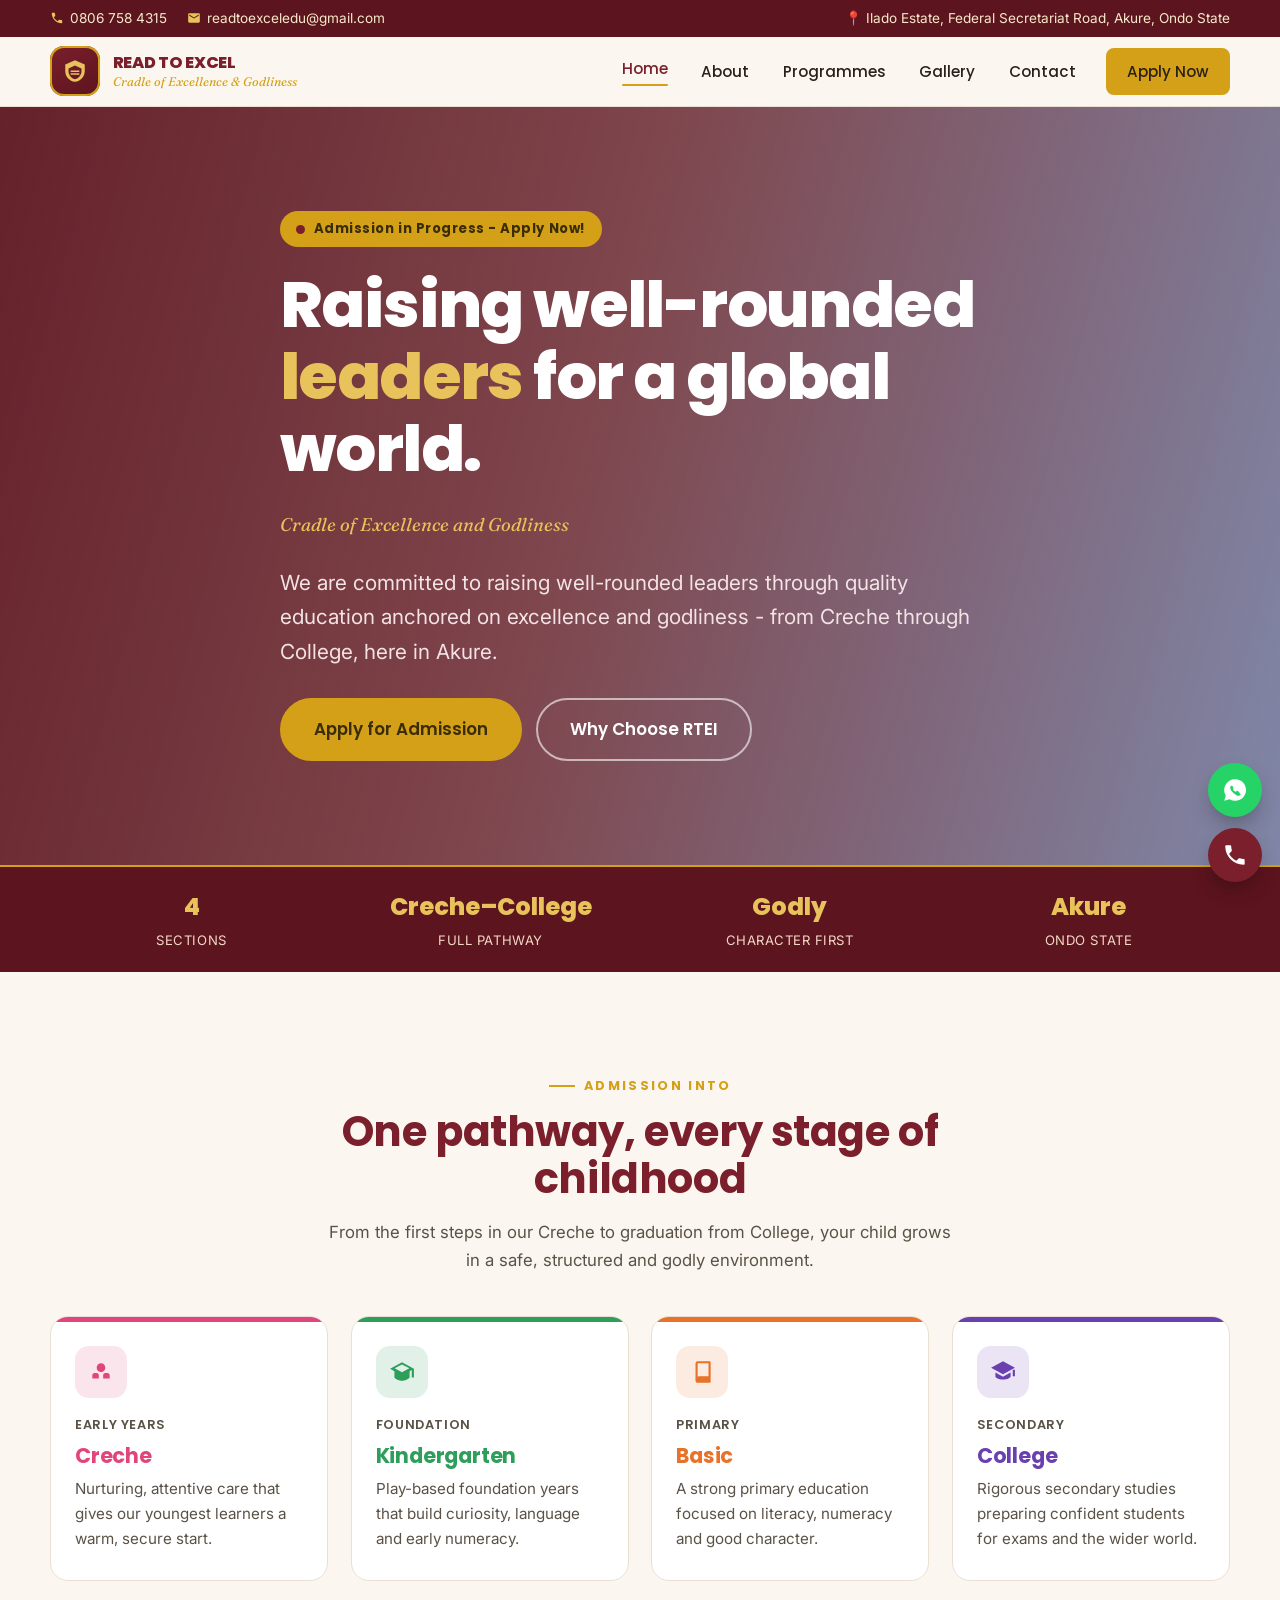
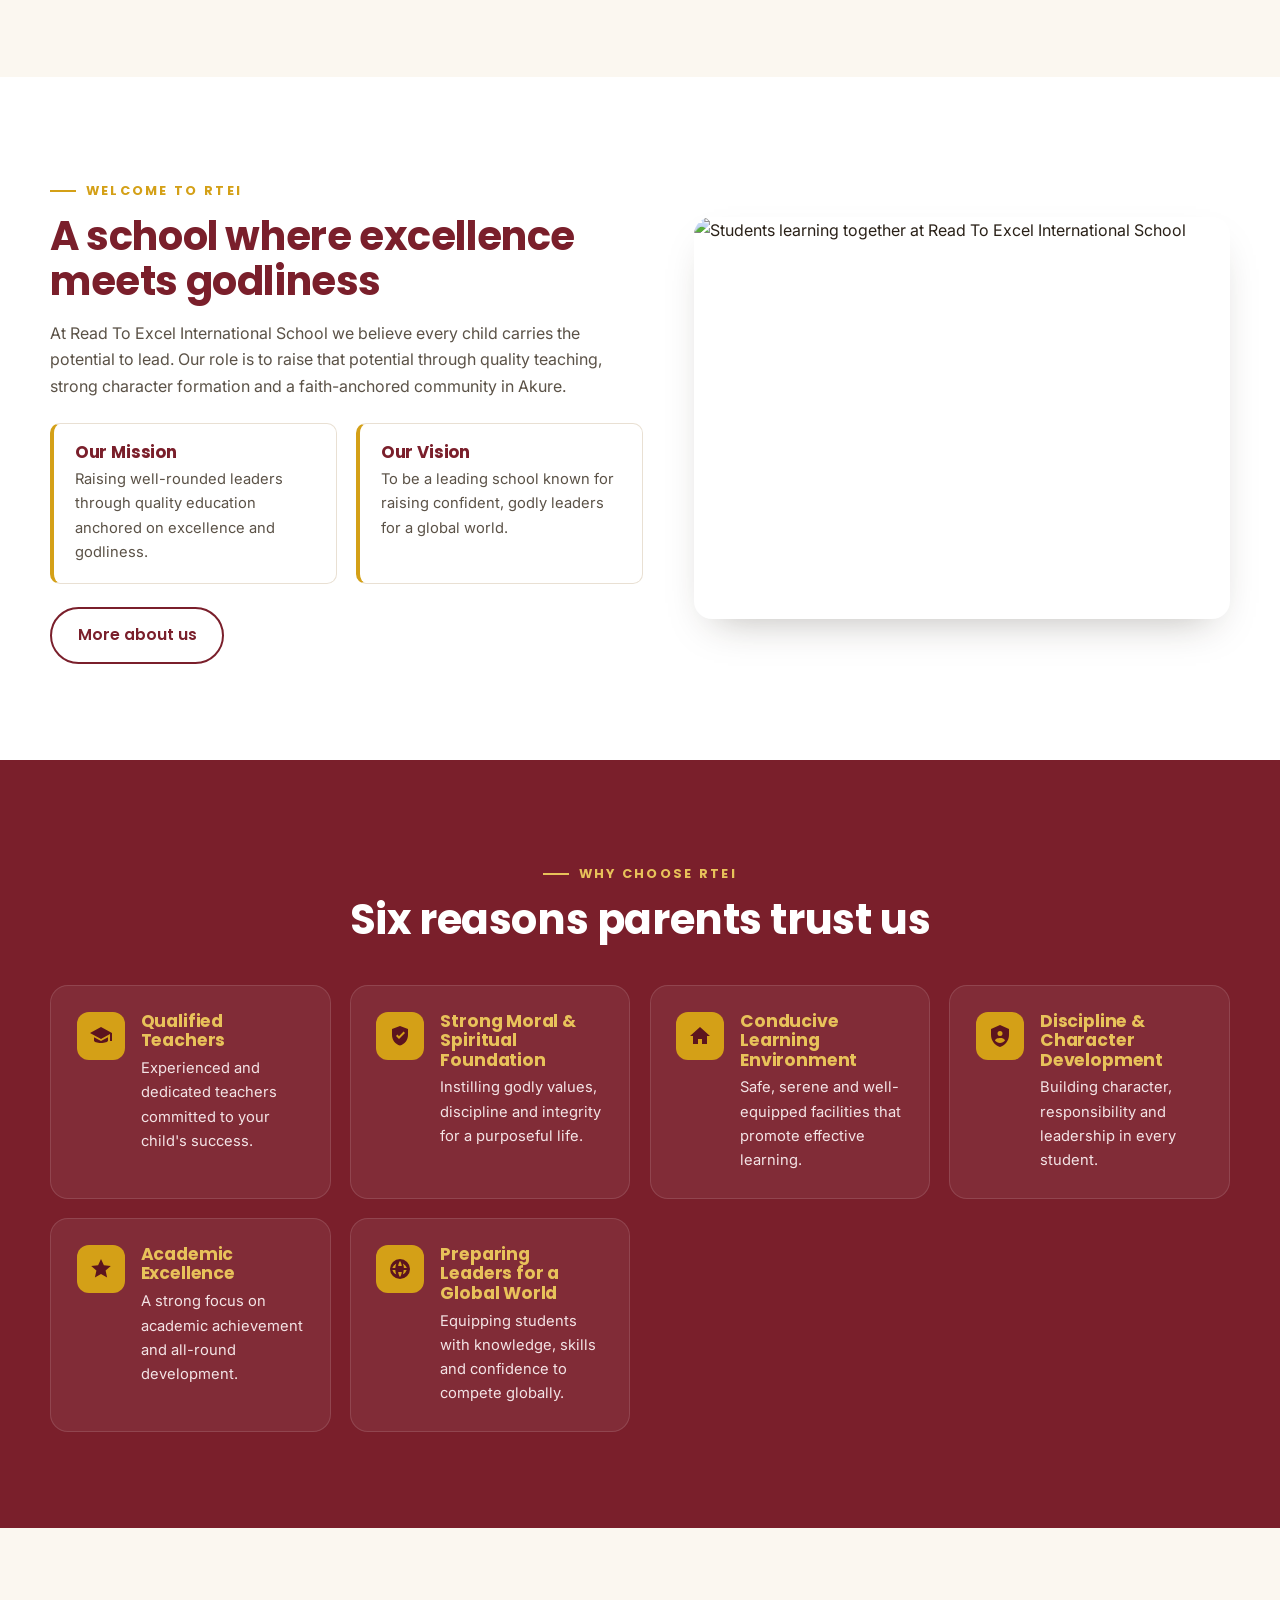
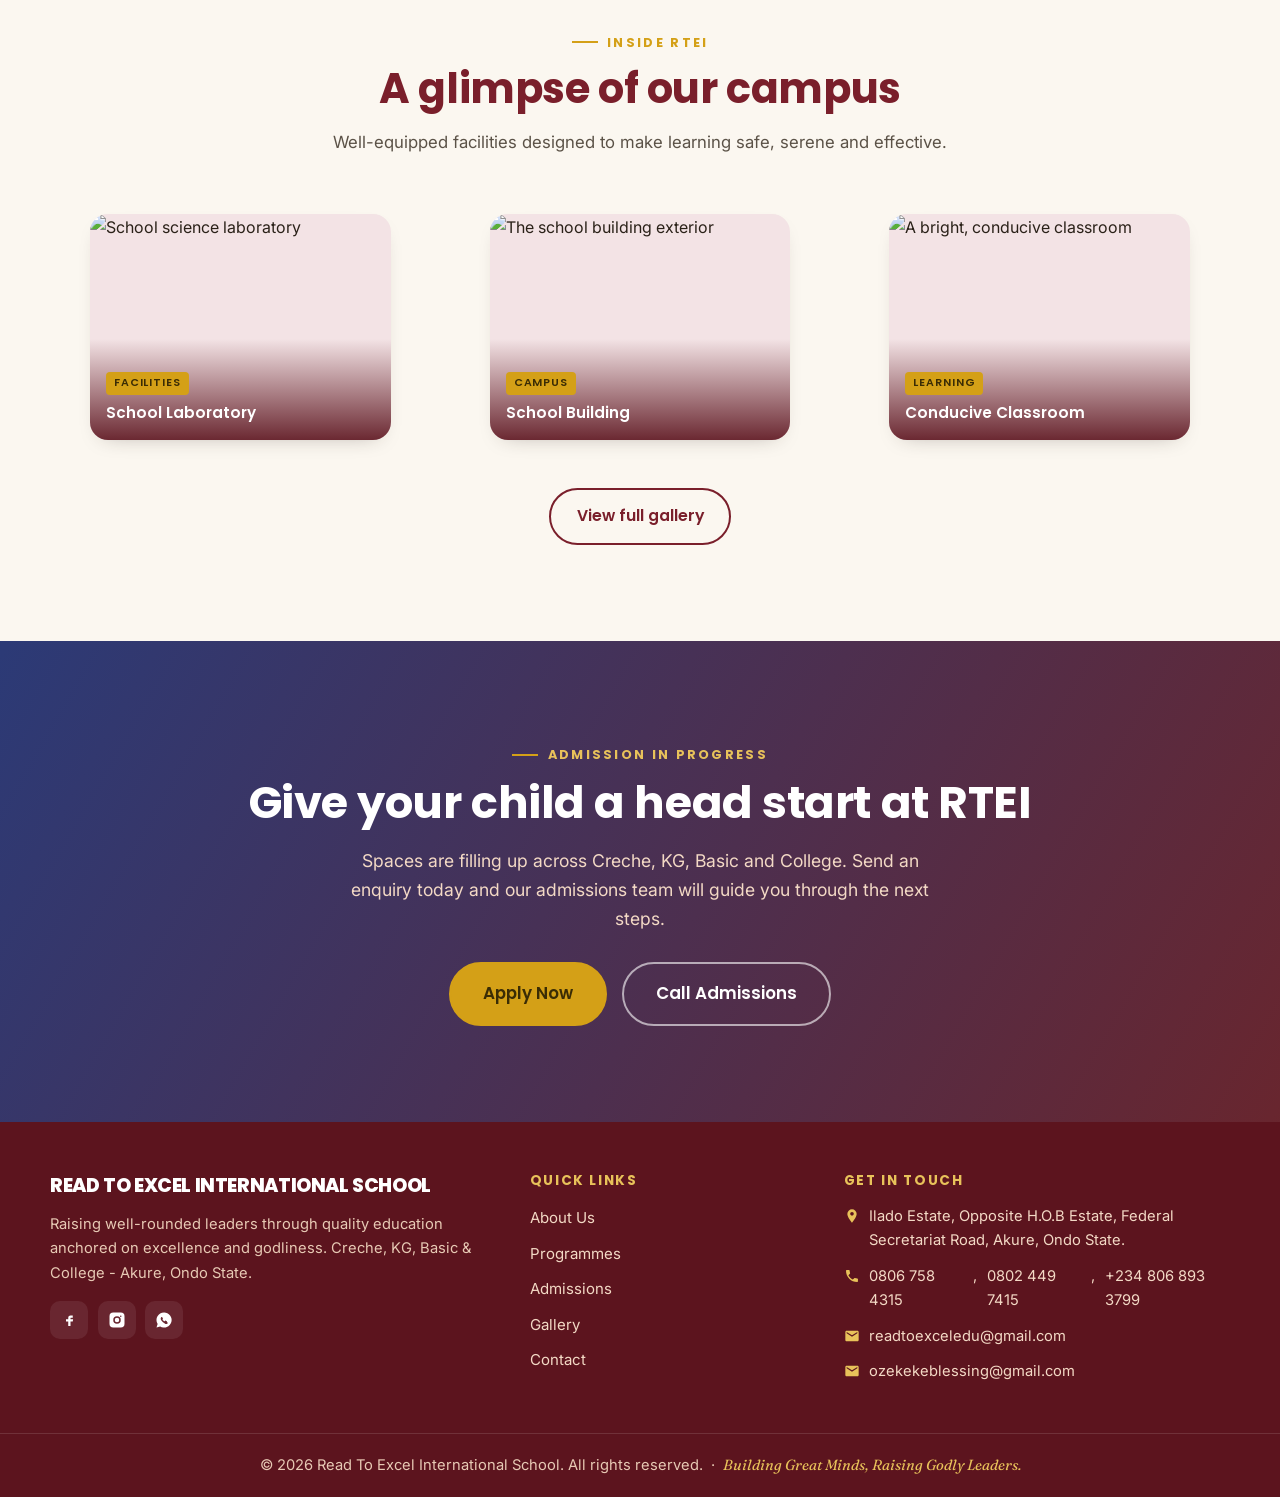
==== commit 9c8f6c39: "changes made" ====
--- a/index.html
+++ b/index.html
@@ -4,12 +4,12 @@
   <meta charset="UTF-8">
   <meta name="viewport" content="width=device-width, initial-scale=1.0">
   <title>Read To Excel International School | Akure, Ondo State</title>
-  <meta name="description" content="Read To Excel International School (RTEI), Akure — Creche, KG, Basic & College. Raising well-rounded leaders through quality education anchored on excellence and godliness. Admission in progress.">
+  <meta name="description" content="Read To Excel International School (RTEI), Akure - Creche, KG, Basic & College. Raising well-rounded leaders through quality education anchored on excellence and godliness. Admission in progress.">
   <meta name="theme-color" content="#7A1F2B">
 
   <!-- Open Graph -->
   <meta property="og:type" content="website">
-  <meta property="og:title" content="Read To Excel International School — Akure, Ondo State">
+  <meta property="og:title" content="Read To Excel International School - Akure, Ondo State">
   <meta property="og:description" content="Building great minds, raising godly leaders. Admission in progress into Creche, KG, Basic & College.">
   <meta property="og:image" content="images/og-cover.jpg"><!-- EDIT HERE: add a 1200x630 share image -->
 
@@ -63,7 +63,7 @@
   <!-- ============ HEADER ============ -->
   <header class="site-header">
     <div class="container">
-      <a class="brand" href="index.html" aria-label="Read To Excel International School — home">
+      <a class="brand" href="index.html" aria-label="Read To Excel International School - home">
         <span class="crest" aria-hidden="true">
           <svg viewBox="0 0 24 24"><path d="M12 2 3 6v6c0 5 3.8 9.4 9 10 5.2-.6 9-5 9-10V6l-9-4Zm0 5 6 2.6V12c0 3.6-2.5 6.9-6 7.6-3.5-.7-6-4-6-7.6V9.6L12 7Z"/><path d="M8 11.5h8v1.4H8zM8 14h8v1.4H8z"/></svg>
         </span>
@@ -89,10 +89,10 @@
   <!-- ============ HERO ============ -->
   <section class="hero">
     <div class="container hero-inner">
-      <span class="pill"><span class="dot"></span> Admission in Progress — Apply Now!</span>
+      <span class="pill"><span class="dot"></span> Admission in Progress - Apply Now!</span>
       <h1>Raising well-rounded <span class="accent">leaders</span> for a global world.</h1>
       <p class="motto-line">Cradle of Excellence and Godliness</p>
-      <p class="lead">We are committed to raising well-rounded leaders through quality education anchored on excellence and godliness — from Creche through College, here in Akure.</p>
+      <p class="lead">We are committed to raising well-rounded leaders through quality education anchored on excellence and godliness - from Creche through College, here in Akure.</p>
       <div class="hero-actions">
         <a href="programmes.html#enquiry" class="btn btn--gold btn--lg">Apply for Admission</a>
         <a href="about.html" class="btn btn--ghost btn--lg">Why Choose RTEI</a>
@@ -235,7 +235,7 @@
     <div class="container footer-grid">
       <div>
         <span class="brand-text"><span class="name" style="font-size:1.2rem">Read To Excel International School</span></span>
-        <p style="margin-top:.8rem">Raising well-rounded leaders through quality education anchored on excellence and godliness. Creche, KG, Basic &amp; College — Akure, Ondo State.</p>
+        <p style="margin-top:.8rem">Raising well-rounded leaders through quality education anchored on excellence and godliness. Creche, KG, Basic &amp; College - Akure, Ondo State.</p>
         <div class="socials">
           <!-- EDIT HERE: add real social links -->
           <a href="#" aria-label="Facebook"><svg viewBox="0 0 24 24"><path d="M14 9h3V6h-3c-2 0-3 1.3-3 3v2H8v3h3v6h3v-6h3l.5-3H14V9.5c0-.4.2-.5.6-.5Z"/></svg></a>
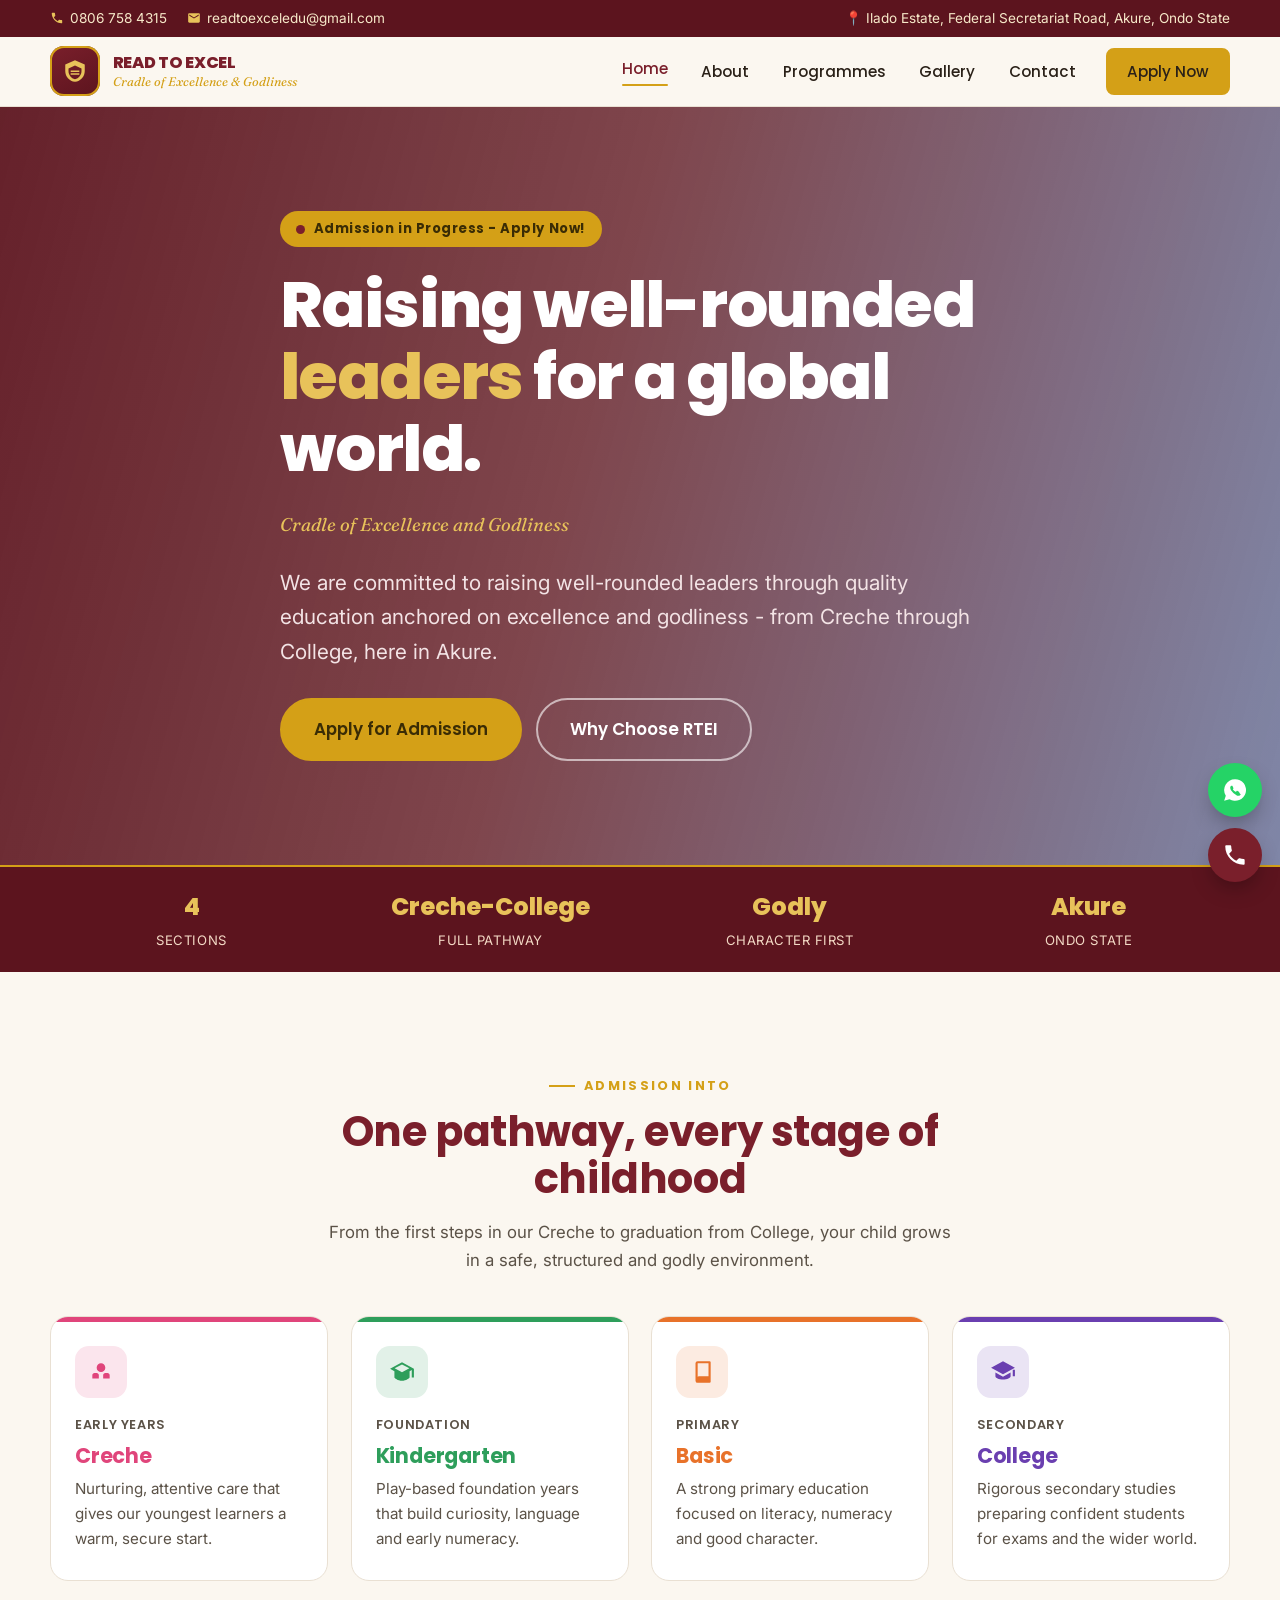
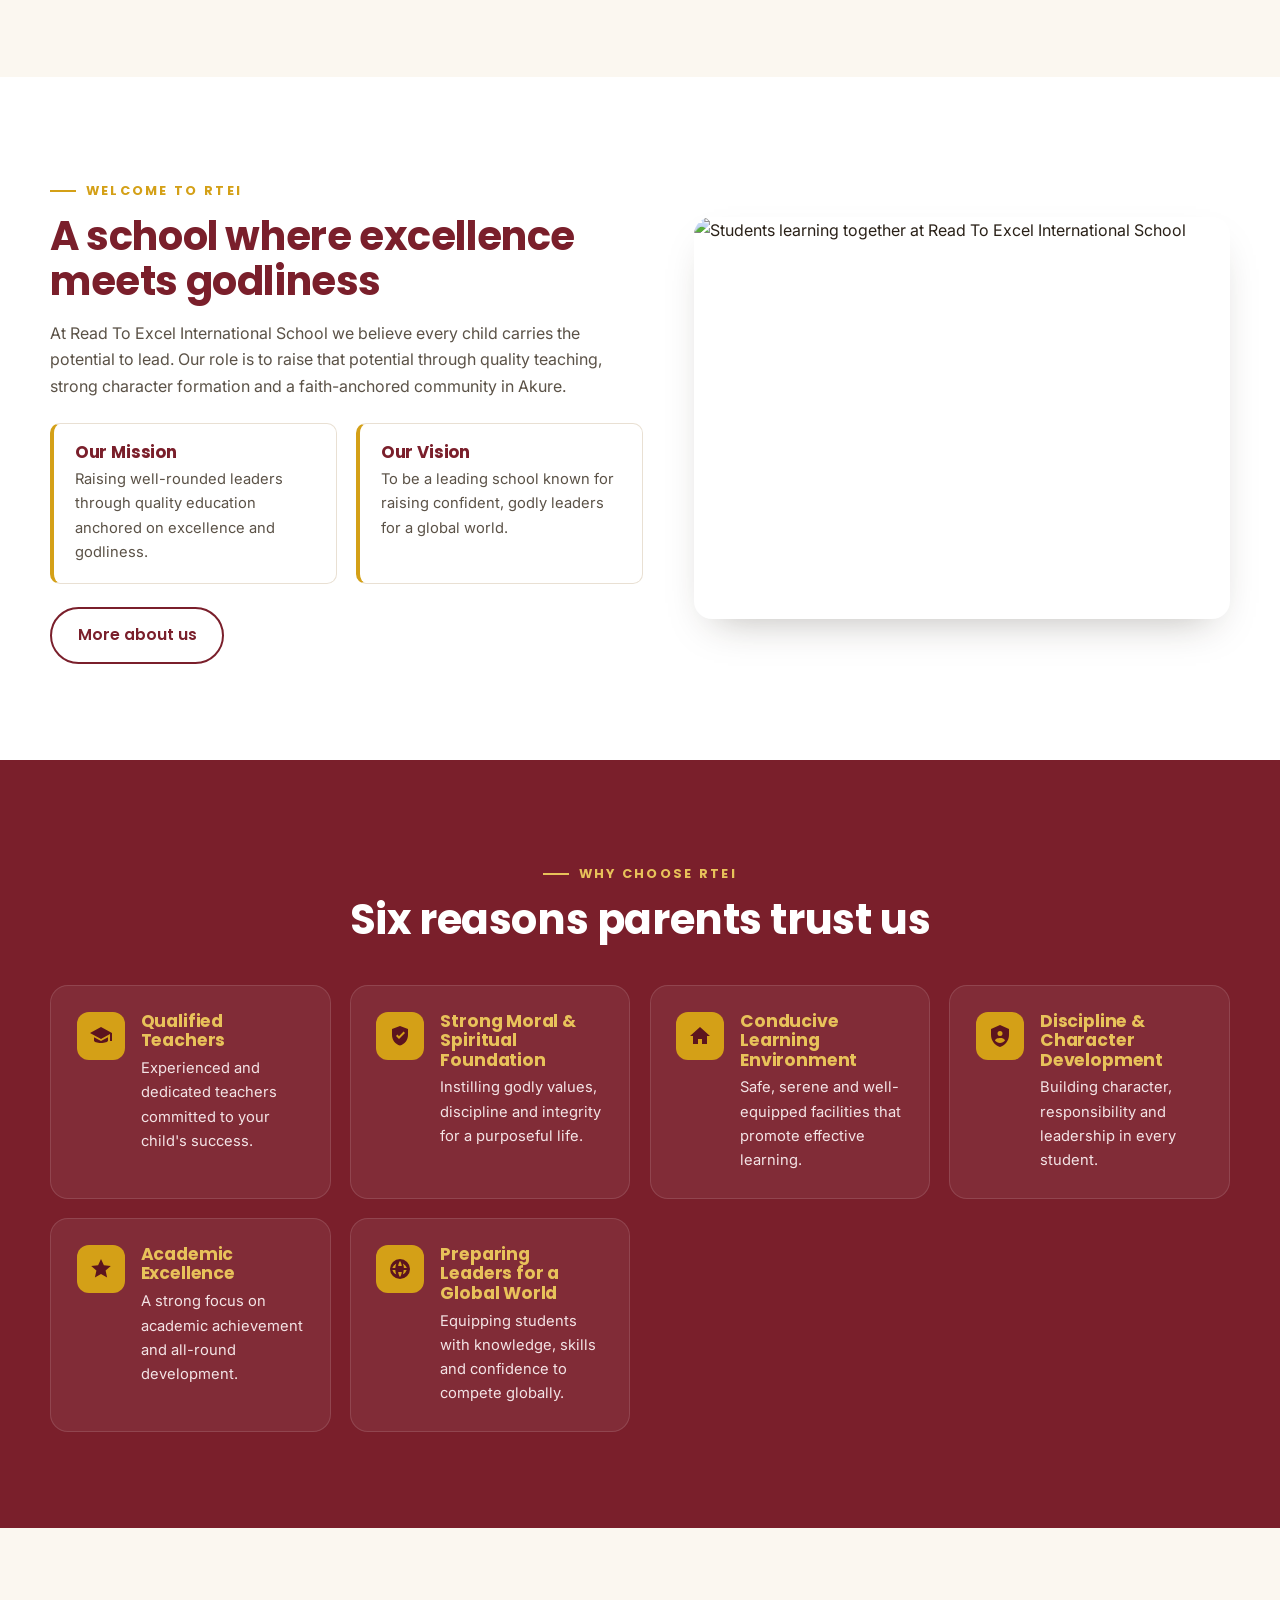
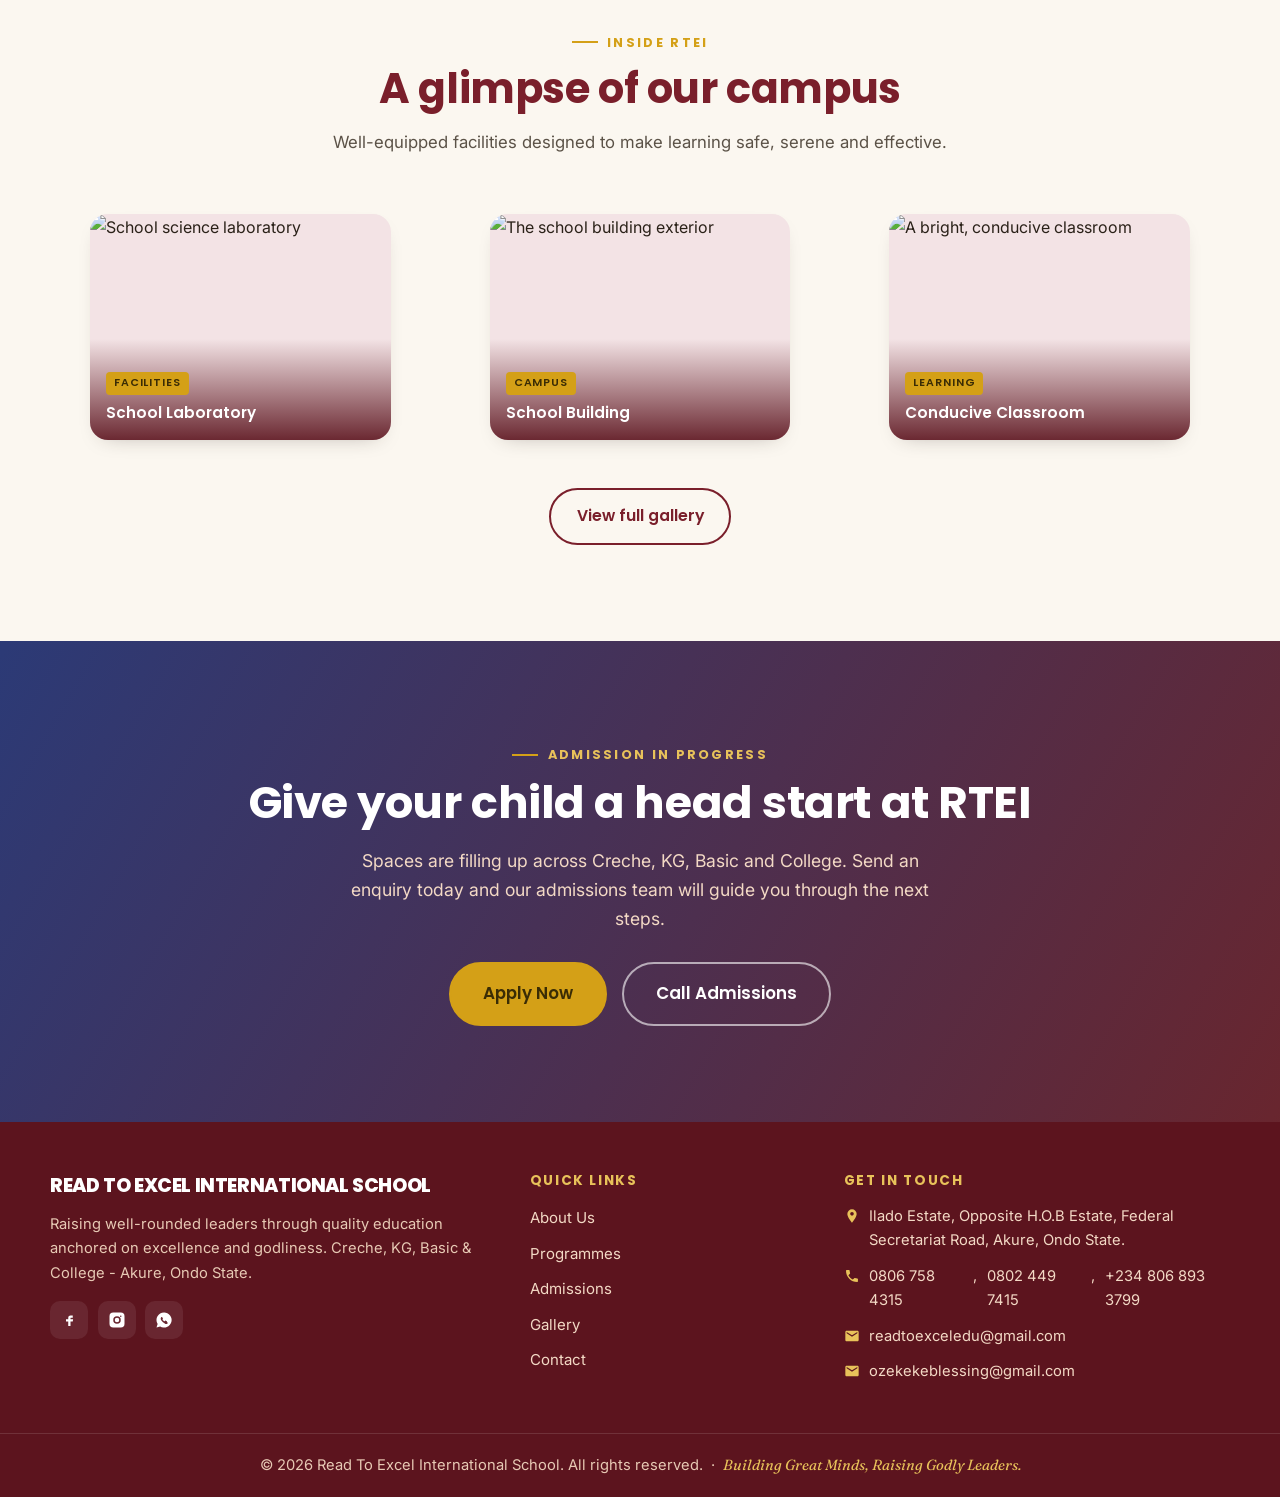
==== commit 51ae8edc: "Fix hero strip hyphen typography Replace en-dash with a regular hyphen in the Creche-College stat la" ====
--- a/index.html
+++ b/index.html
@@ -102,7 +102,7 @@
   <div class="hero-strip">
     <div class="container">
       <div class="stat"><strong>4</strong><span>Sections</span></div>
-      <div class="stat"><strong>Creche–College</strong><span>Full Pathway</span></div>
+      <div class="stat"><strong>Creche-College</strong><span>Full Pathway</span></div>
       <div class="stat"><strong>Godly</strong><span>Character First</span></div>
       <div class="stat"><strong>Akure</strong><span>Ondo State</span></div>
     </div>
--- a/styles.css
+++ b/styles.css
@@ -43,7 +43,7 @@
 
 /* ---- Reset / base ---- */
 *, *::before, *::after { box-sizing: border-box; }
-html { scroll-behavior: smooth; -webkit-text-size-adjust: 100%; }
+html { scroll-behavior: smooth; -webkit-text-size-adjust: 100%; scroll-padding-top: 75px; }
 body {
   margin: 0;
   font-family: var(--body);
@@ -97,6 +97,7 @@
   color: var(--fg);
   border: 2px solid var(--bg);
   cursor: pointer;
+  touch-action: manipulation;
   transition: transform .18s ease, box-shadow .18s ease, background .18s ease;
 }
 .btn:hover { transform: translateY(-2px); box-shadow: var(--shadow-sm); }
@@ -183,6 +184,7 @@
   background: none; border: 0; cursor: pointer;
   width: 44px; height: 44px;
   border-radius: 10px;
+  touch-action: manipulation;
 }
 .nav-toggle span, .nav-toggle span::before, .nav-toggle span::after {
   content: ""; display: block; width: 24px; height: 2px; background: var(--maroon);
@@ -191,8 +193,8 @@
 .nav-toggle span::before { transform: translateY(-7px); }
 .nav-toggle span::after  { transform: translateY(5px); }
 .nav-toggle[aria-expanded="true"] span { background: transparent; }
-.nav-toggle[aria-expanded="true"] span::before { transform: rotate(45deg); }
-.nav-toggle[aria-expanded="true"] span::after  { transform: rotate(-45deg) translateY(-2px); }
+.nav-toggle[aria-expanded="true"] span::before { transform: translateY(7px) rotate(45deg); }
+.nav-toggle[aria-expanded="true"] span::after  { transform: translateY(-5px) rotate(-45deg); }
 
 /* ==========================================================================
    Hero
@@ -389,7 +391,7 @@
 .cta-band {
   background:
     linear-gradient(120deg, rgba(26,42,108,.92), rgba(92,20,30,.92)),
-    url("https://images.unsplash.com/photo-1503676260728-1c00da094a0b?auto=format&fit=crop&w=1600&q=80") center/cover fixed;
+    url("https://images.unsplash.com/photo-1503676260728-1c00da094a0b?auto=format&fit=crop&w=1600&q=80") center/cover;
   color: #fff; text-align: center;
 }
 .cta-band h2 { font-size: clamp(1.8rem, 4vw, 2.8rem); color: #fff; }
@@ -424,9 +426,24 @@
 .float-btn {
   width: 54px; height: 54px; border-radius: 50%; display: grid; place-items: center;
   box-shadow: 0 10px 24px -8px rgba(0,0,0,.45); transition: transform .18s;
+  touch-action: manipulation;
 }
 .float-btn:hover { transform: scale(1.08); }
 .float-btn svg { width: 26px; height: 26px; fill: #fff; }
+
+/* ==========================================================================
+   Nav overlay (mobile)
+   ========================================================================== */
+.nav-overlay {
+  display: none;
+  position: fixed;
+  inset: 0;
+  background: rgba(0,0,0,.45);
+  z-index: 54;
+  cursor: pointer;
+  -webkit-tap-highlight-color: transparent;
+}
+.nav-overlay.show { display: block; }
 .float-wa { background: #25D366; }
 .float-call { background: var(--maroon); }
 
@@ -458,12 +475,12 @@
   .gallery-grid.preview { grid-template-columns: 1fr 1fr; }
 }
 @media (max-width: 600px) {
+  .topbar { display: none; }
   .hero-strip .container { grid-template-columns: 1fr 1fr; gap: 1.2rem .5rem; }
   .grid-2 { grid-template-columns: 1fr; }
   .values { grid-template-columns: 1fr; }
   .footer-grid { grid-template-columns: 1fr; }
   .gallery-grid.preview { grid-template-columns: 1fr; }
-  .topbar .topbar-contacts { display: none; }
 }
 
 @media (prefers-reduced-motion: reduce) {
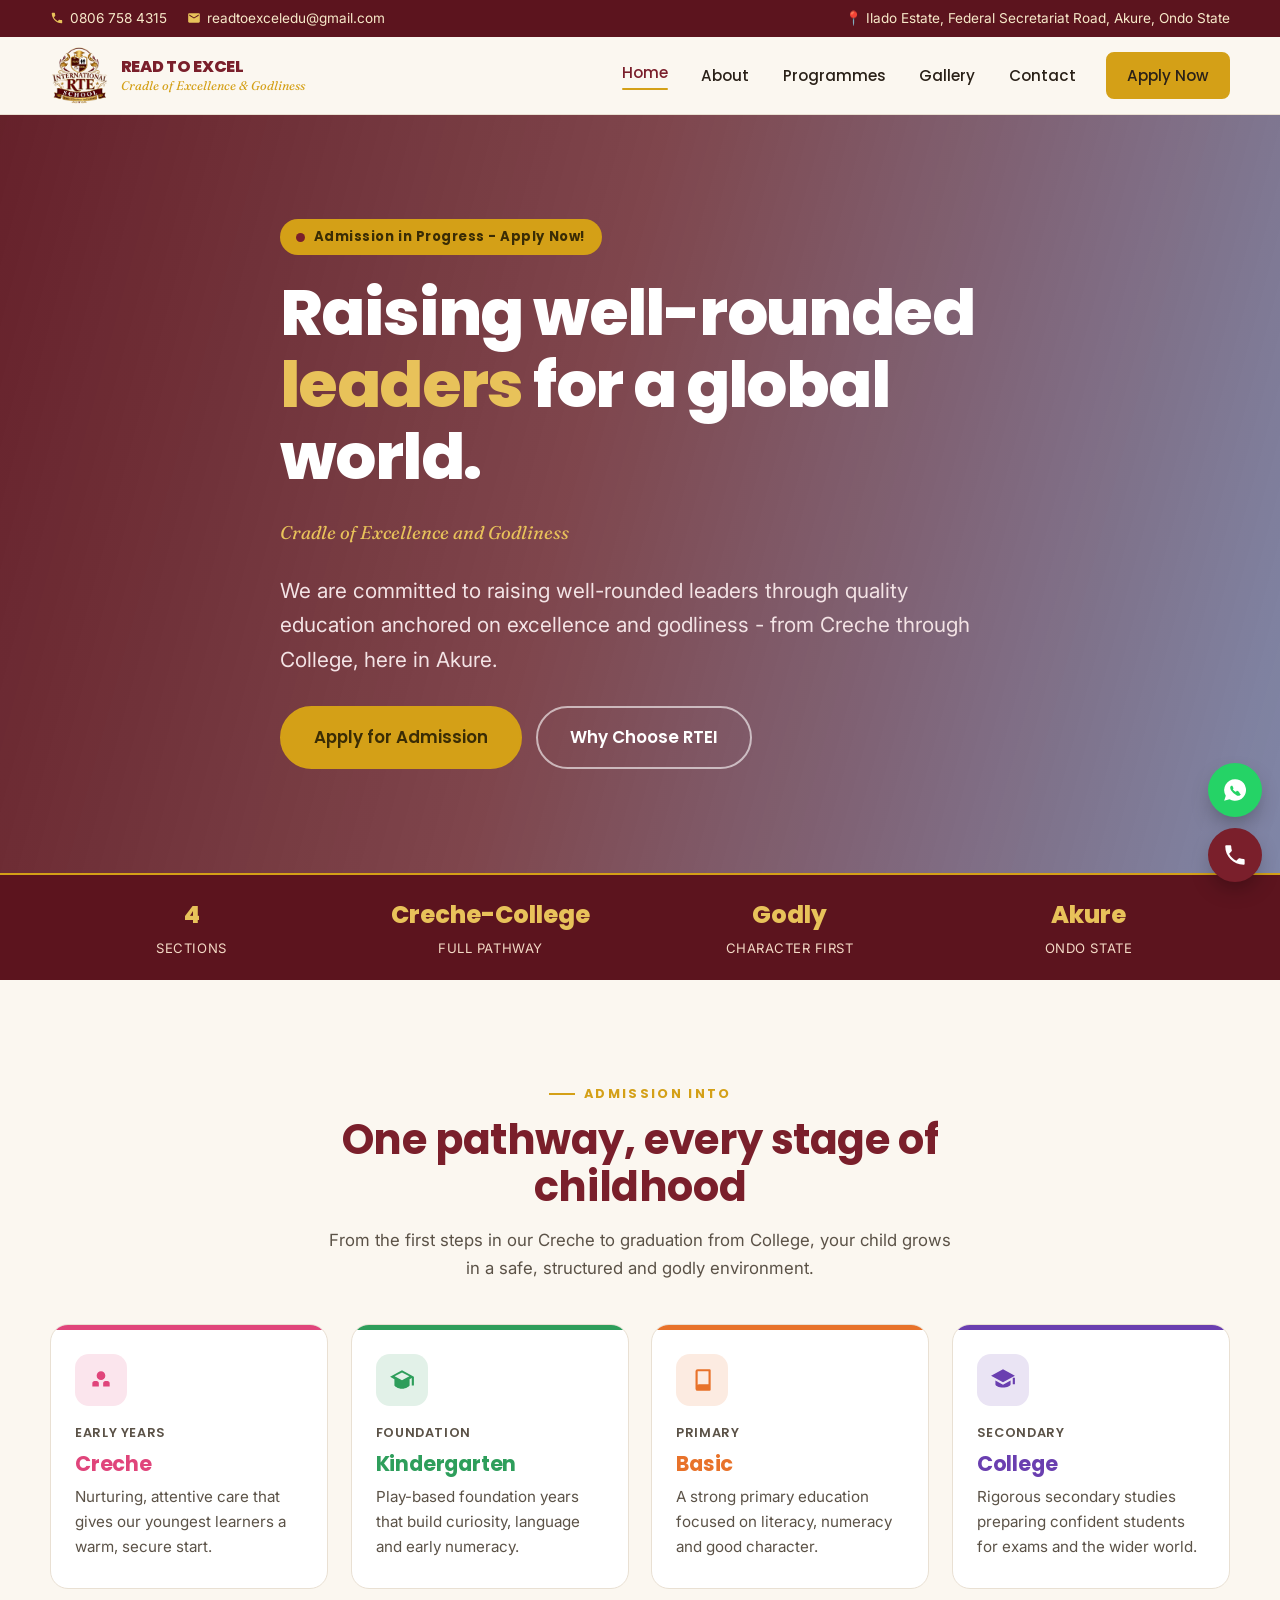
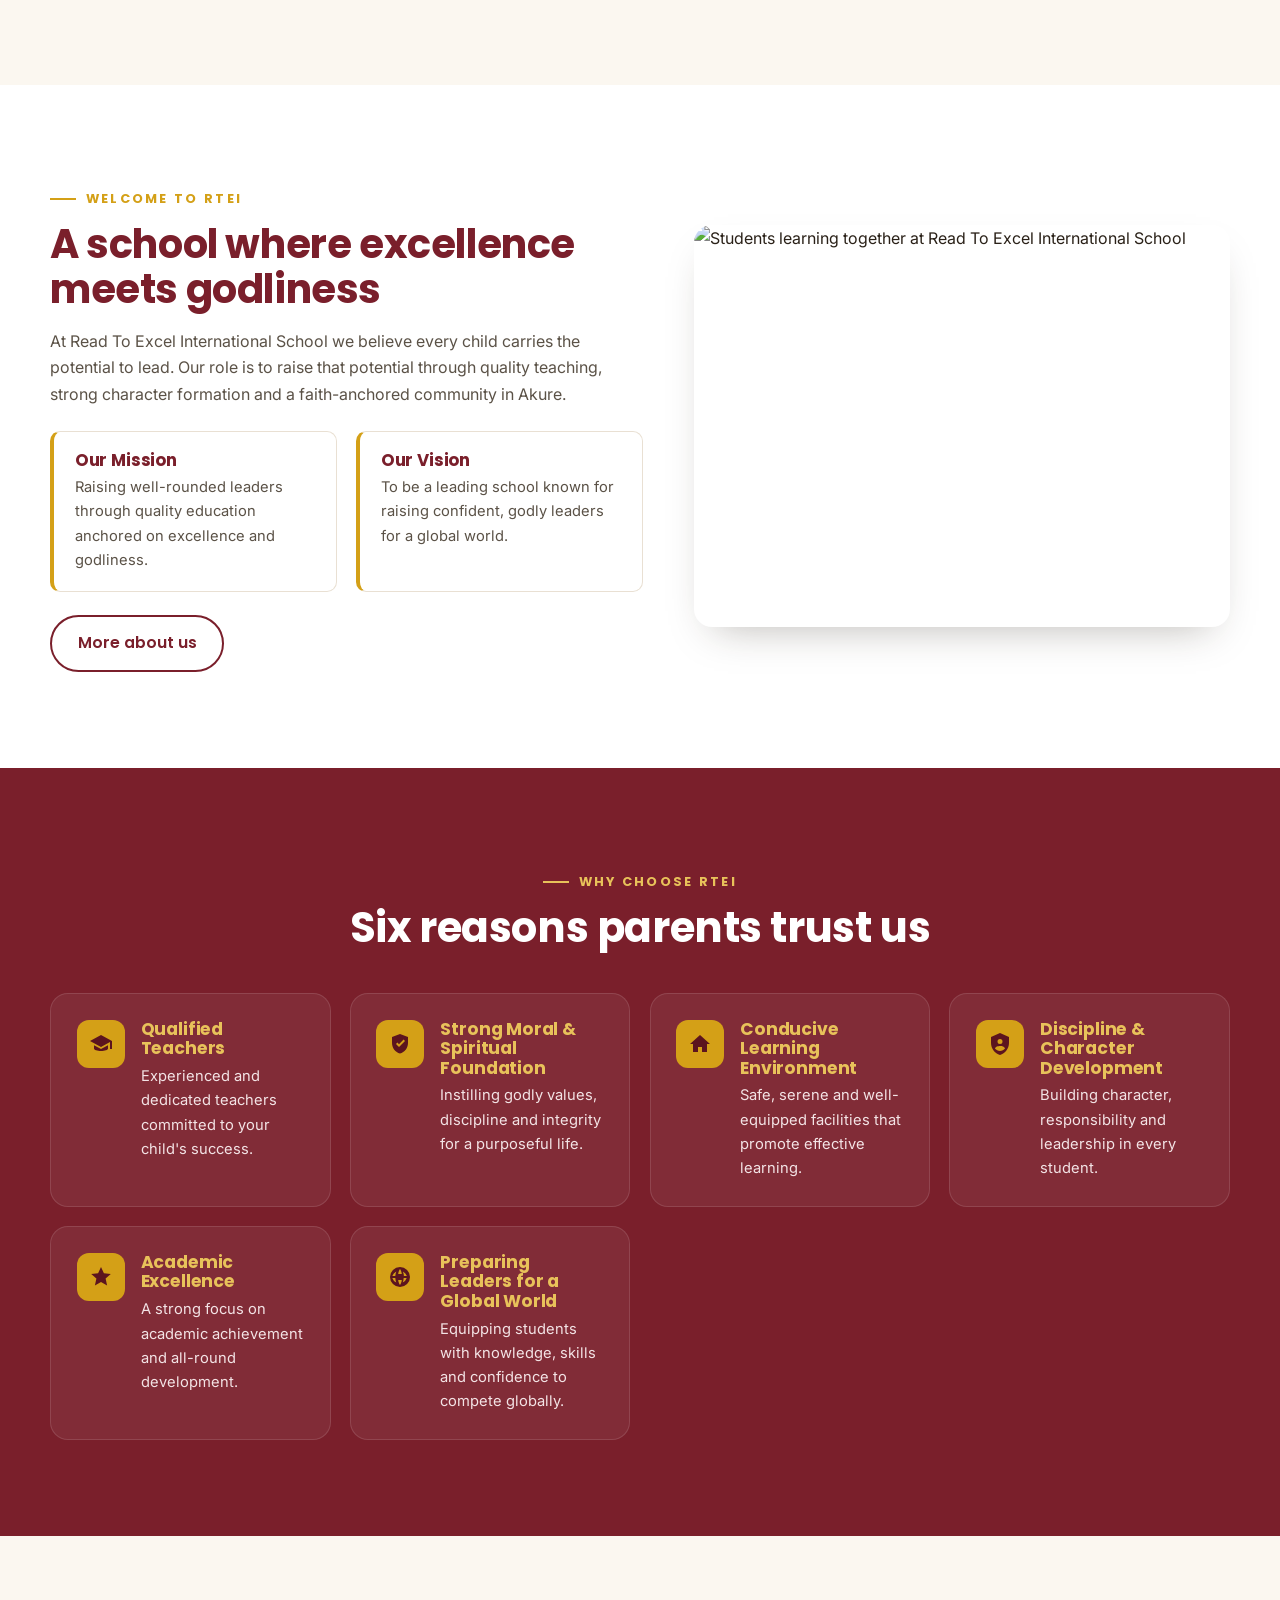
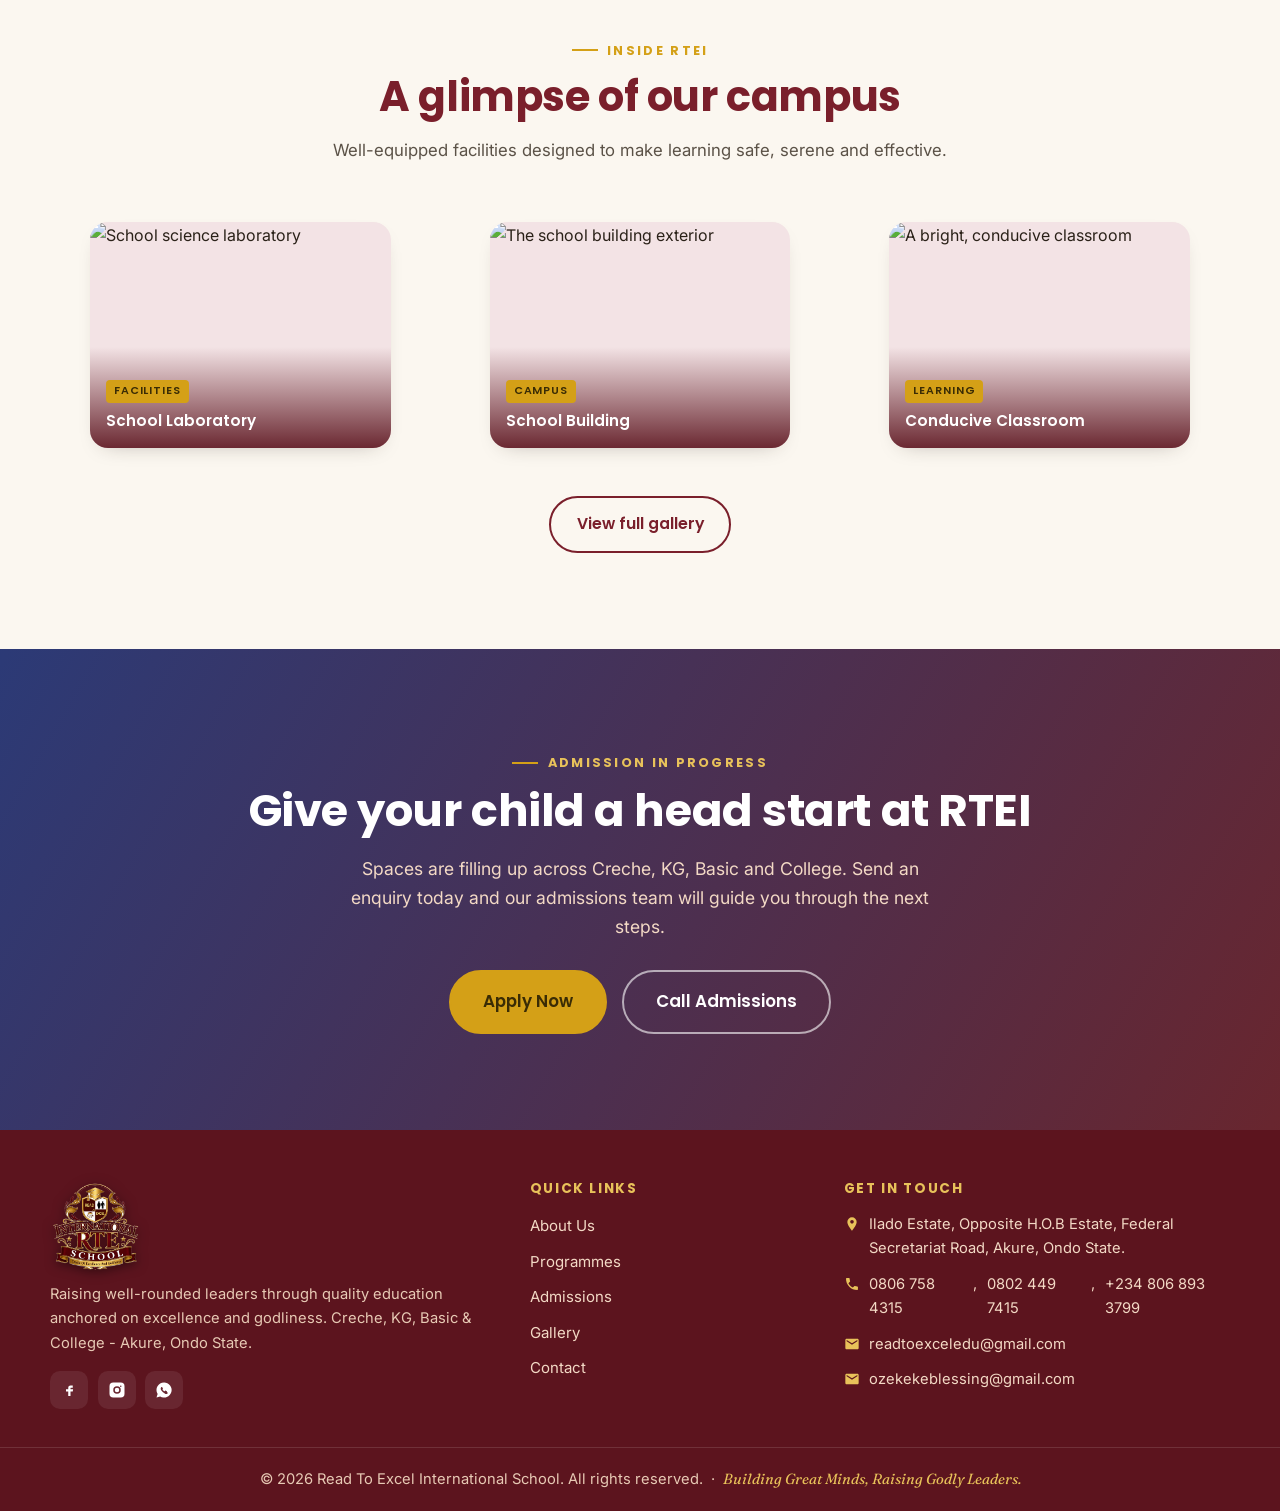
==== commit 2c7c3d3c: "Replace placeholder SVG crest with real school logo on all pages Header: swap inline SVG shield for " ====
--- a/index.html
+++ b/index.html
@@ -65,7 +65,7 @@
     <div class="container">
       <a class="brand" href="index.html" aria-label="Read To Excel International School - home">
         <span class="crest" aria-hidden="true">
-          <svg viewBox="0 0 24 24"><path d="M12 2 3 6v6c0 5 3.8 9.4 9 10 5.2-.6 9-5 9-10V6l-9-4Zm0 5 6 2.6V12c0 3.6-2.5 6.9-6 7.6-3.5-.7-6-4-6-7.6V9.6L12 7Z"/><path d="M8 11.5h8v1.4H8zM8 14h8v1.4H8z"/></svg>
+          <img src="images/logo.png" alt="">
         </span>
         <span class="brand-text">
           <span class="name">Read To Excel</span><br>
@@ -234,8 +234,8 @@
   <footer class="site-footer">
     <div class="container footer-grid">
       <div>
-        <span class="brand-text"><span class="name" style="font-size:1.2rem">Read To Excel International School</span></span>
-        <p style="margin-top:.8rem">Raising well-rounded leaders through quality education anchored on excellence and godliness. Creche, KG, Basic &amp; College - Akure, Ondo State.</p>
+        <img class="footer-logo" src="images/logo.png" alt="Read To Excel International School logo">
+        <p>Raising well-rounded leaders through quality education anchored on excellence and godliness. Creche, KG, Basic &amp; College - Akure, Ondo State.</p>
         <div class="socials">
           <!-- EDIT HERE: add real social links -->
           <a href="#" aria-label="Facebook"><svg viewBox="0 0 24 24"><path d="M14 9h3V6h-3c-2 0-3 1.3-3 3v2H8v3h3v6h3v-6h3l.5-3H14V9.5c0-.4.2-.5.6-.5Z"/></svg></a>
--- a/styles.css
+++ b/styles.css
@@ -135,16 +135,13 @@
 /* Crest wordmark — the signature mark */
 .brand { display: flex; align-items: center; gap: .8rem; }
 .crest {
-  width: 50px; height: 50px;
+  width: 58px; height: 58px;
   flex: none;
-  display: grid;
-  place-items: center;
-  border-radius: 14px;
-  background: linear-gradient(150deg, var(--maroon), var(--maroon-dark));
-  box-shadow: inset 0 0 0 2px var(--gold);
-  position: relative;
-}
-.crest svg { width: 26px; height: 26px; fill: var(--gold-light); }
+  display: flex;
+  align-items: center;
+  justify-content: center;
+}
+.crest img { width: 58px; height: 58px; object-fit: contain; }
 .brand-text { line-height: 1; }
 .brand-text .name {
   font-family: var(--display);
@@ -405,6 +402,7 @@
 .footer-grid { display: grid; grid-template-columns: 1.6fr 1fr 1.4fr; gap: 2.4rem; padding-bottom: 2.4rem; }
 .site-footer .brand-text .name { color: #fff; }
 .site-footer p { font-size: .92rem; color: #e7c9b4; }
+.footer-logo { height: 90px; width: auto; display: block; margin-bottom: .7rem; filter: drop-shadow(0 2px 6px rgba(0,0,0,.5)); }
 .site-footer h4 { font-family: var(--display); color: var(--gold-light); font-size: .85rem; letter-spacing: .12em; text-transform: uppercase; margin-bottom: 1rem; }
 .footer-links li { margin-bottom: .55rem; }
 .footer-links a { font-size: .94rem; color: #f3d9c5; }
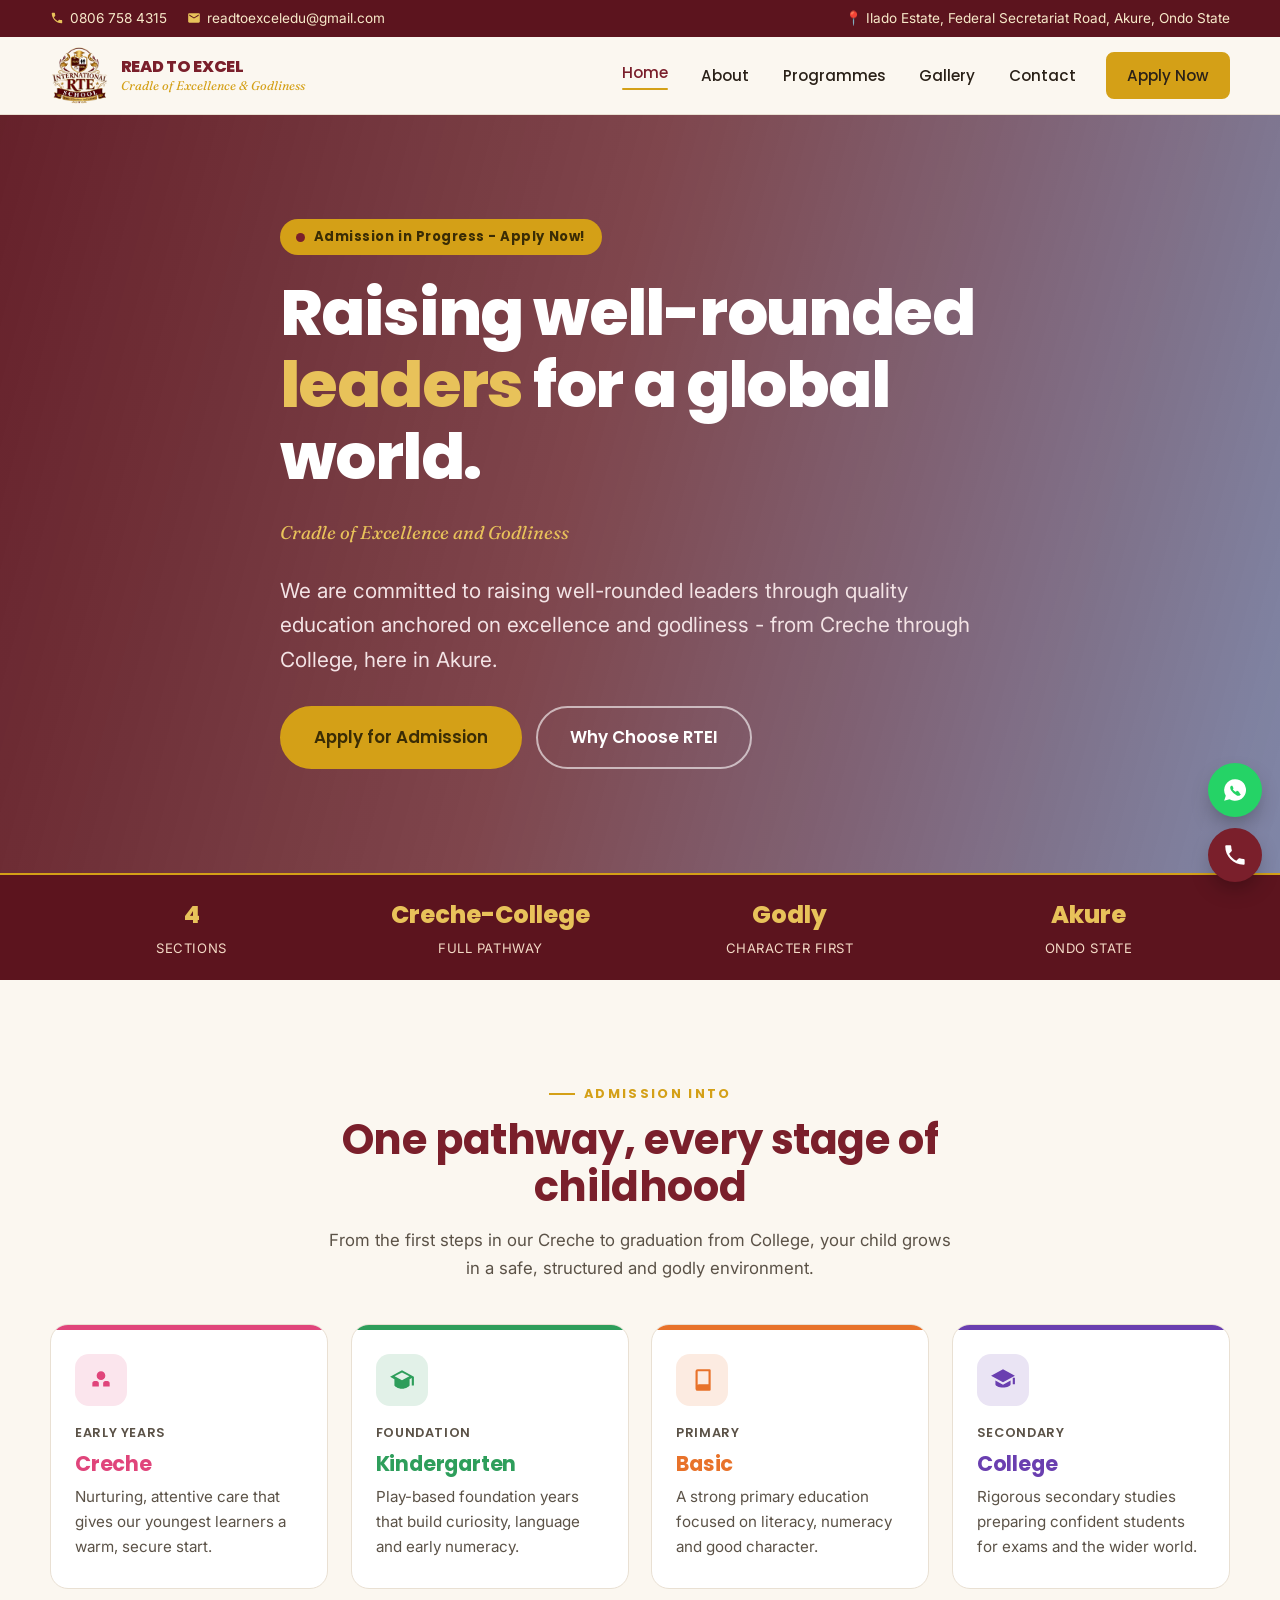
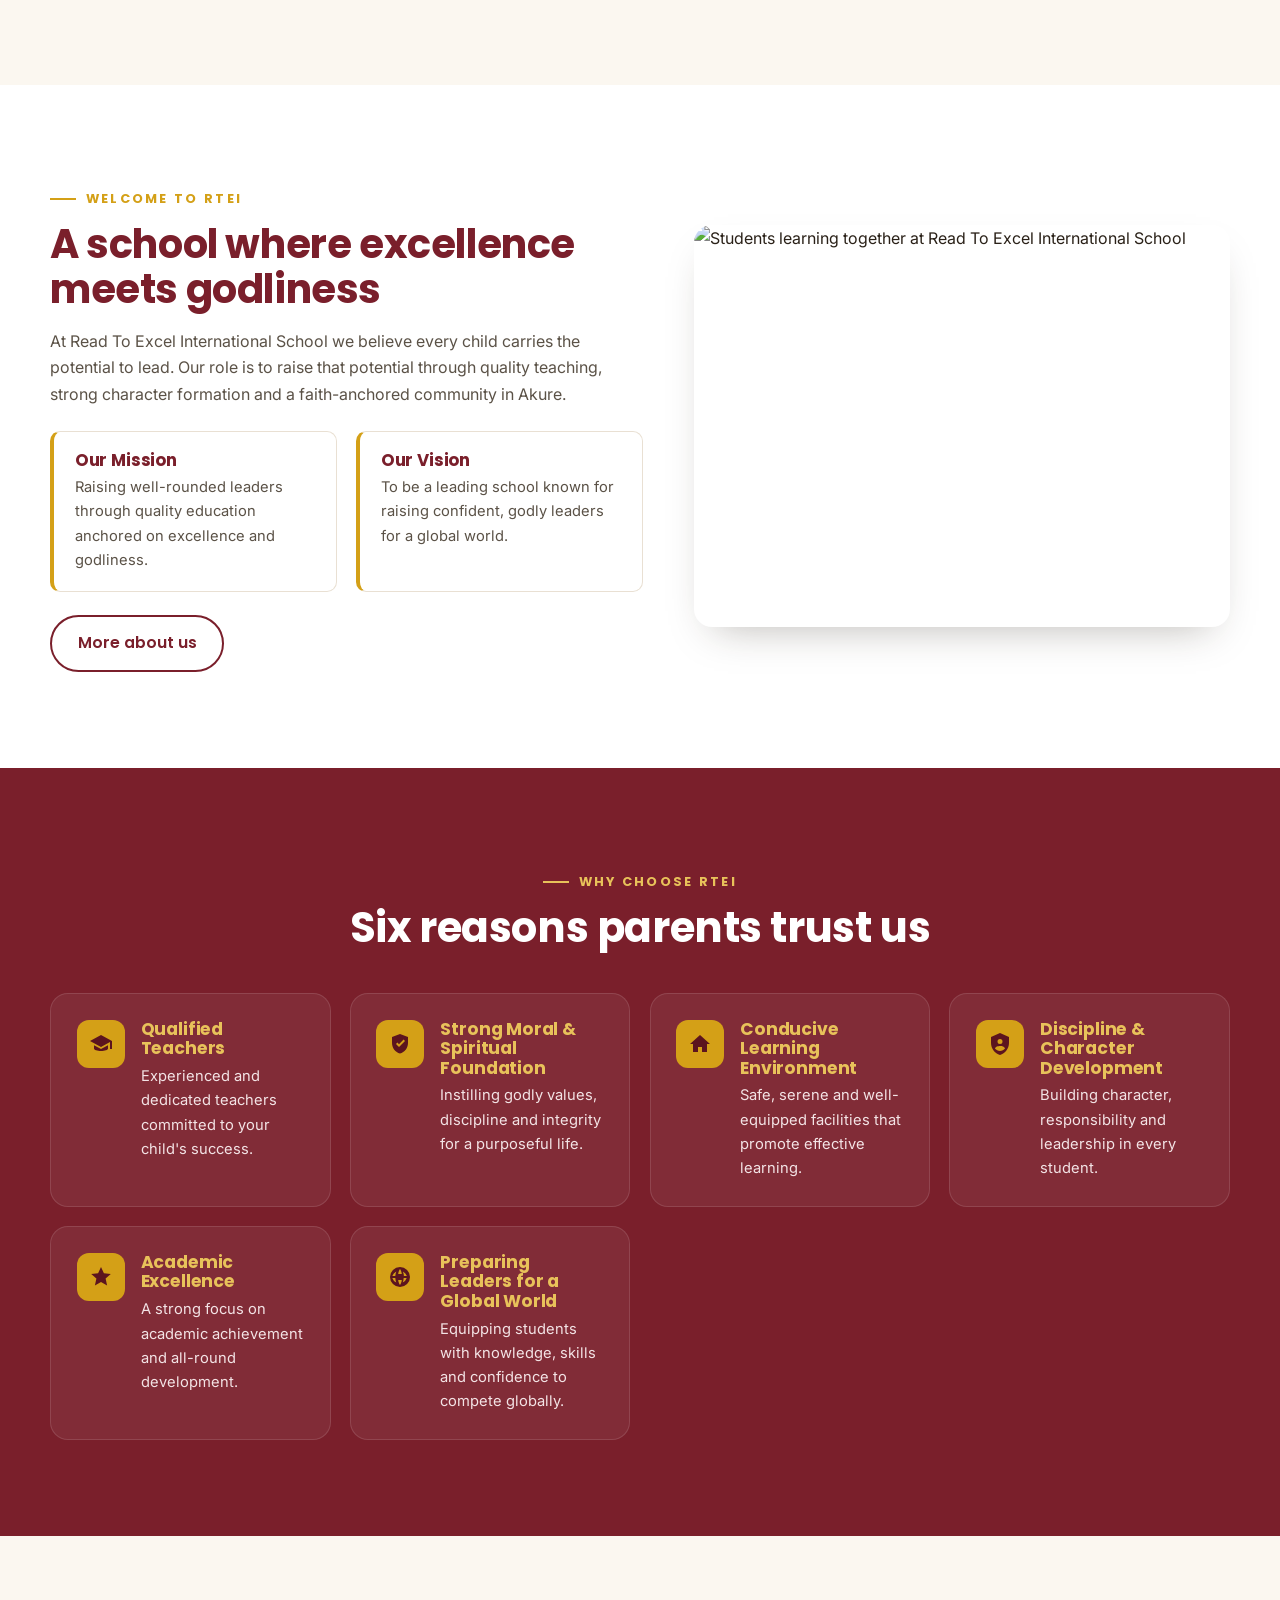
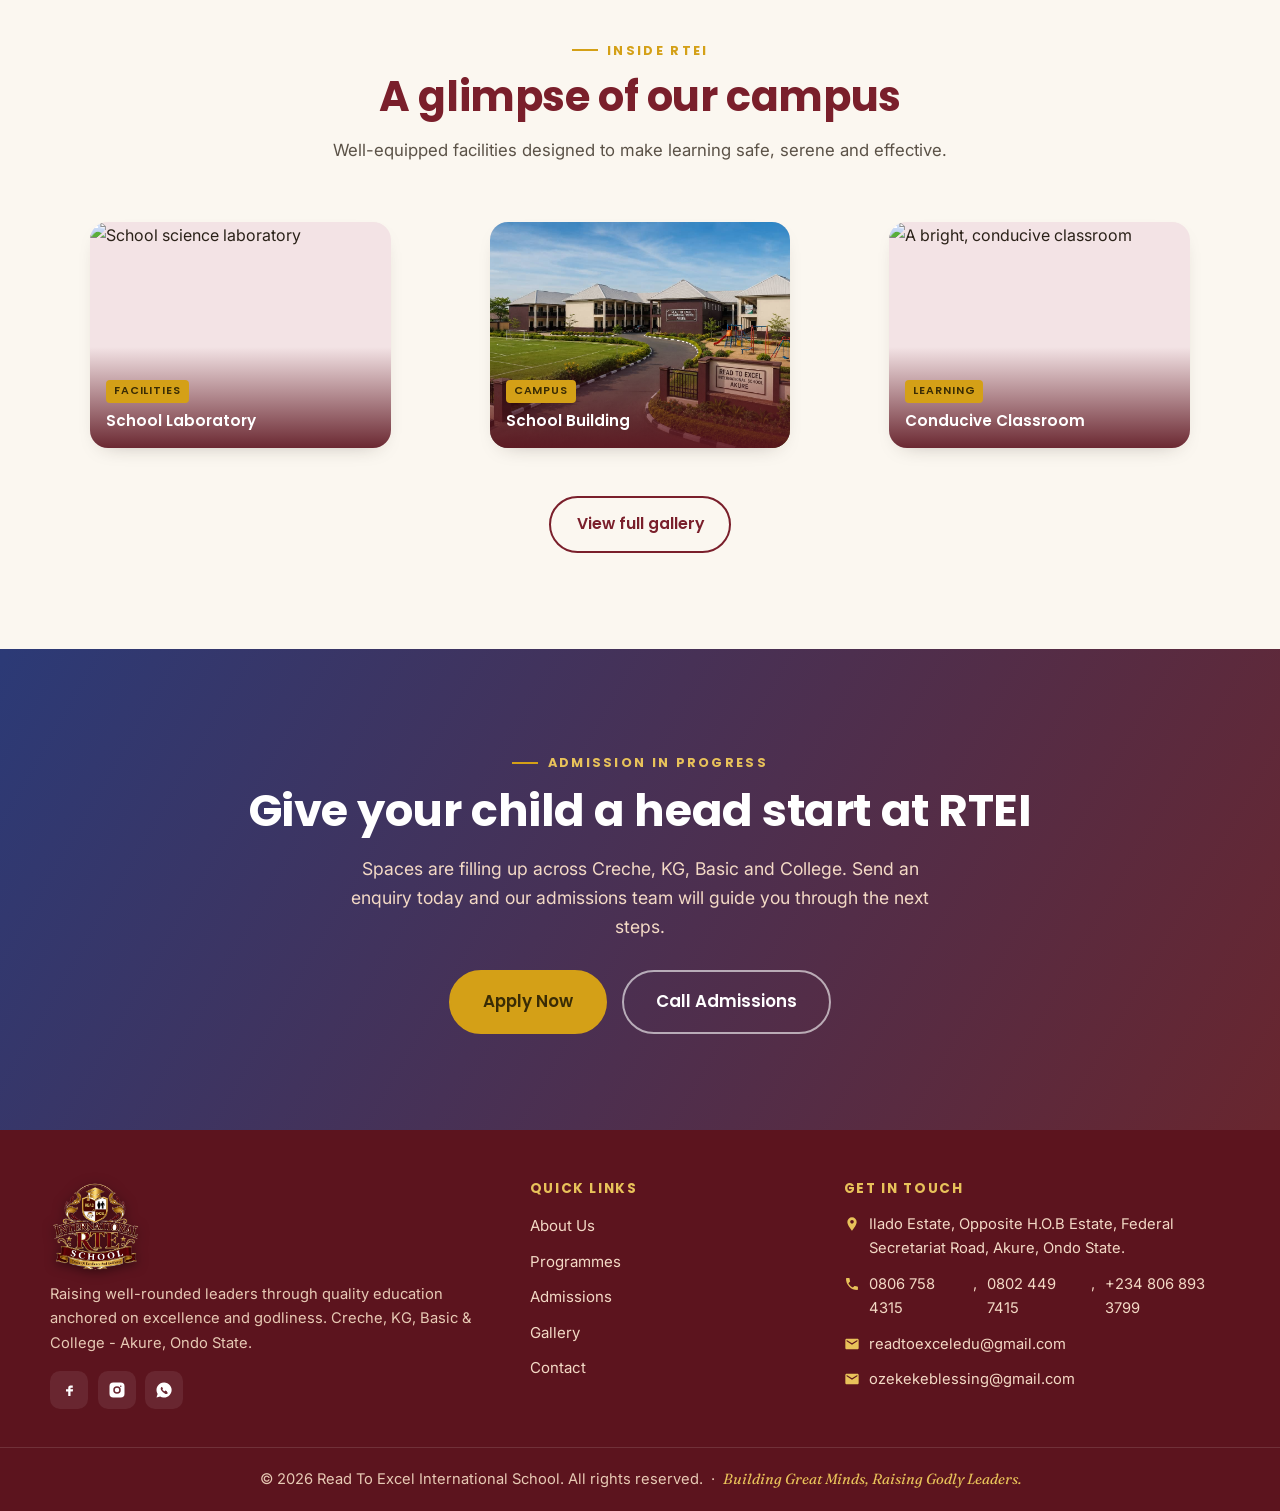
==== commit e68403b0: "Add real campus photo to gallery and homepage preview Replace Unsplash school-building placeholder w" ====
--- a/index.html
+++ b/index.html
@@ -210,7 +210,7 @@
       <div class="gallery-grid preview">
         <!-- EDIT HERE: replace each src with real photos -->
         <figure class="shot reveal"><img src="https://images.unsplash.com/photo-1532094349884-543bc11b234d?auto=format&fit=crop&w=700&q=80" alt="School science laboratory" loading="lazy"><figcaption><span>Facilities</span><br>School Laboratory</figcaption></figure>
-        <figure class="shot reveal"><img src="https://images.unsplash.com/photo-1562774053-701939374585?auto=format&fit=crop&w=700&q=80" alt="The school building exterior" loading="lazy"><figcaption><span>Campus</span><br>School Building</figcaption></figure>
+        <figure class="shot reveal"><img src="images/campus.jpg" alt="Read To Excel International School campus, Akure" loading="lazy"><figcaption><span>Campus</span><br>School Building</figcaption></figure>
         <figure class="shot reveal"><img src="https://images.unsplash.com/photo-1580582932707-520aed937b7b?auto=format&fit=crop&w=700&q=80" alt="A bright, conducive classroom" loading="lazy"><figcaption><span>Learning</span><br>Conducive Classroom</figcaption></figure>
       </div>
       <div style="text-align:center;margin-top:2rem"><a href="gallery.html" class="btn btn--outline">View full gallery</a></div>
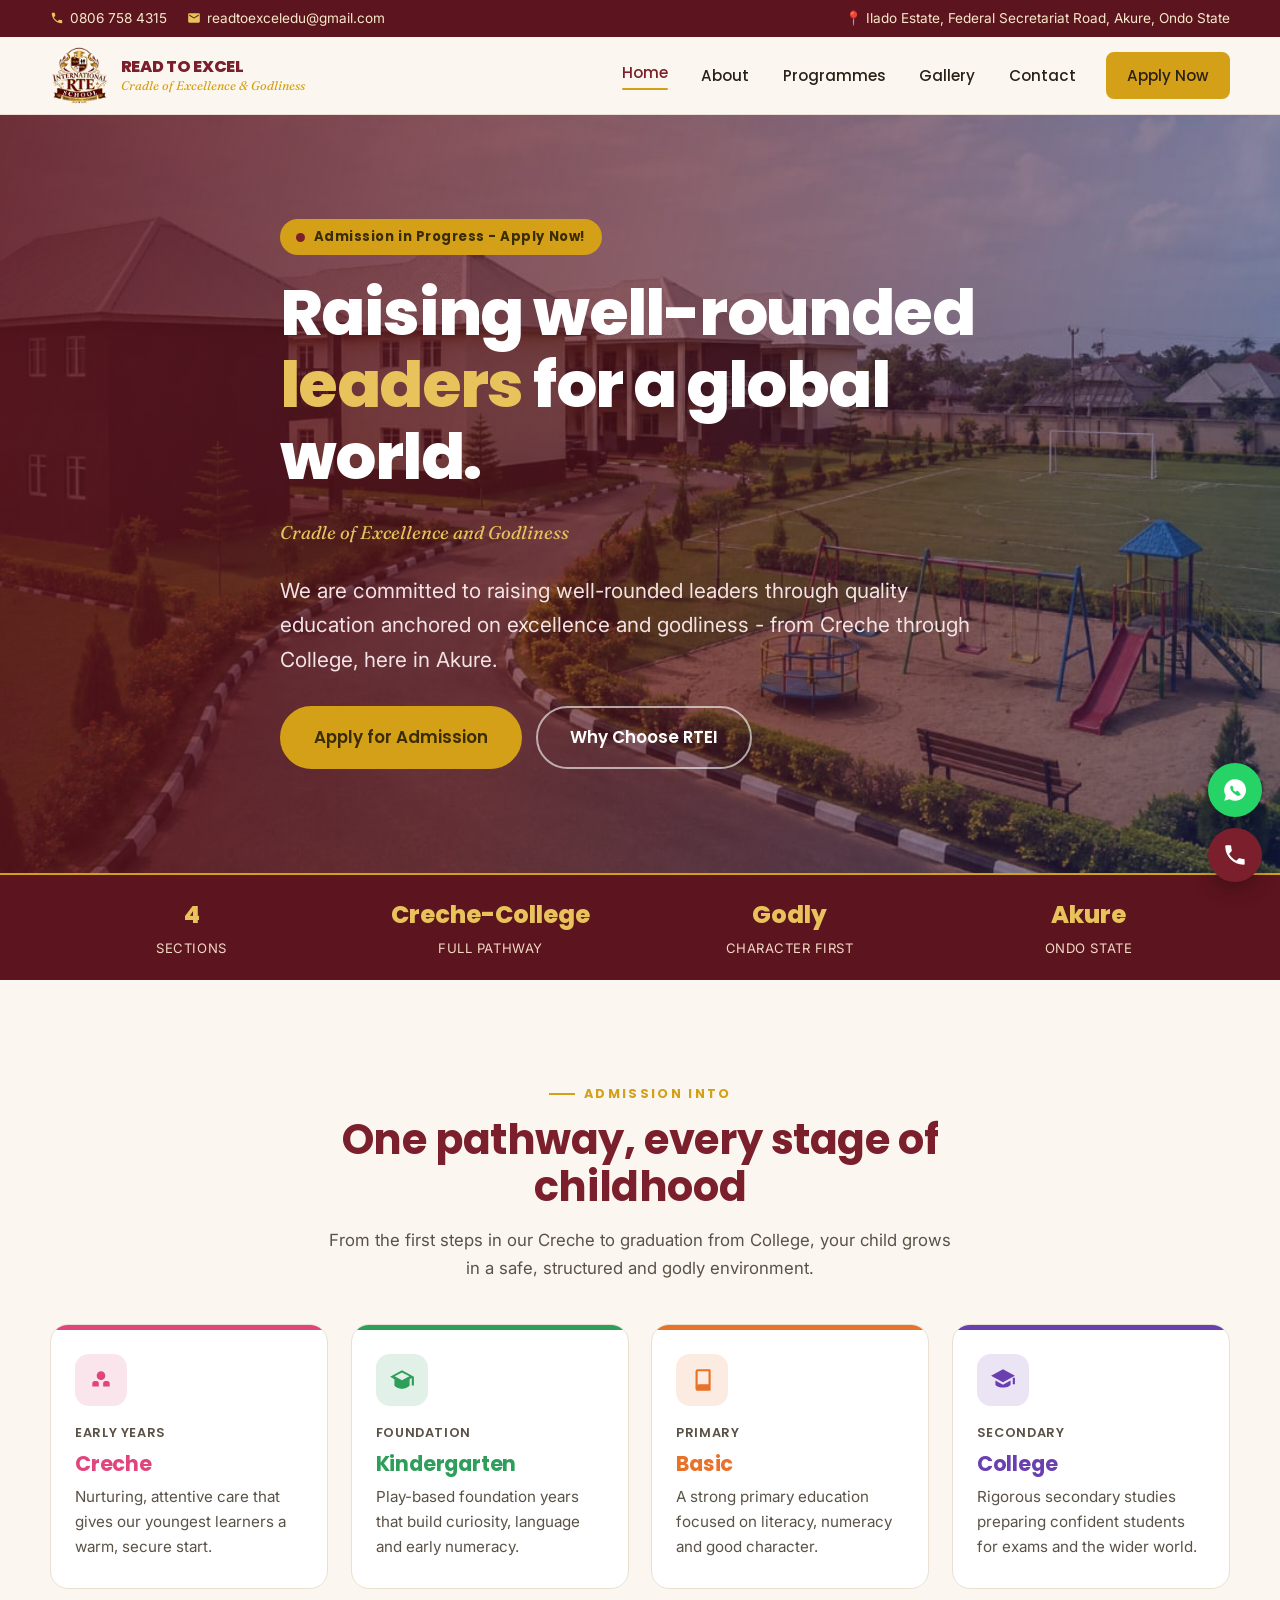
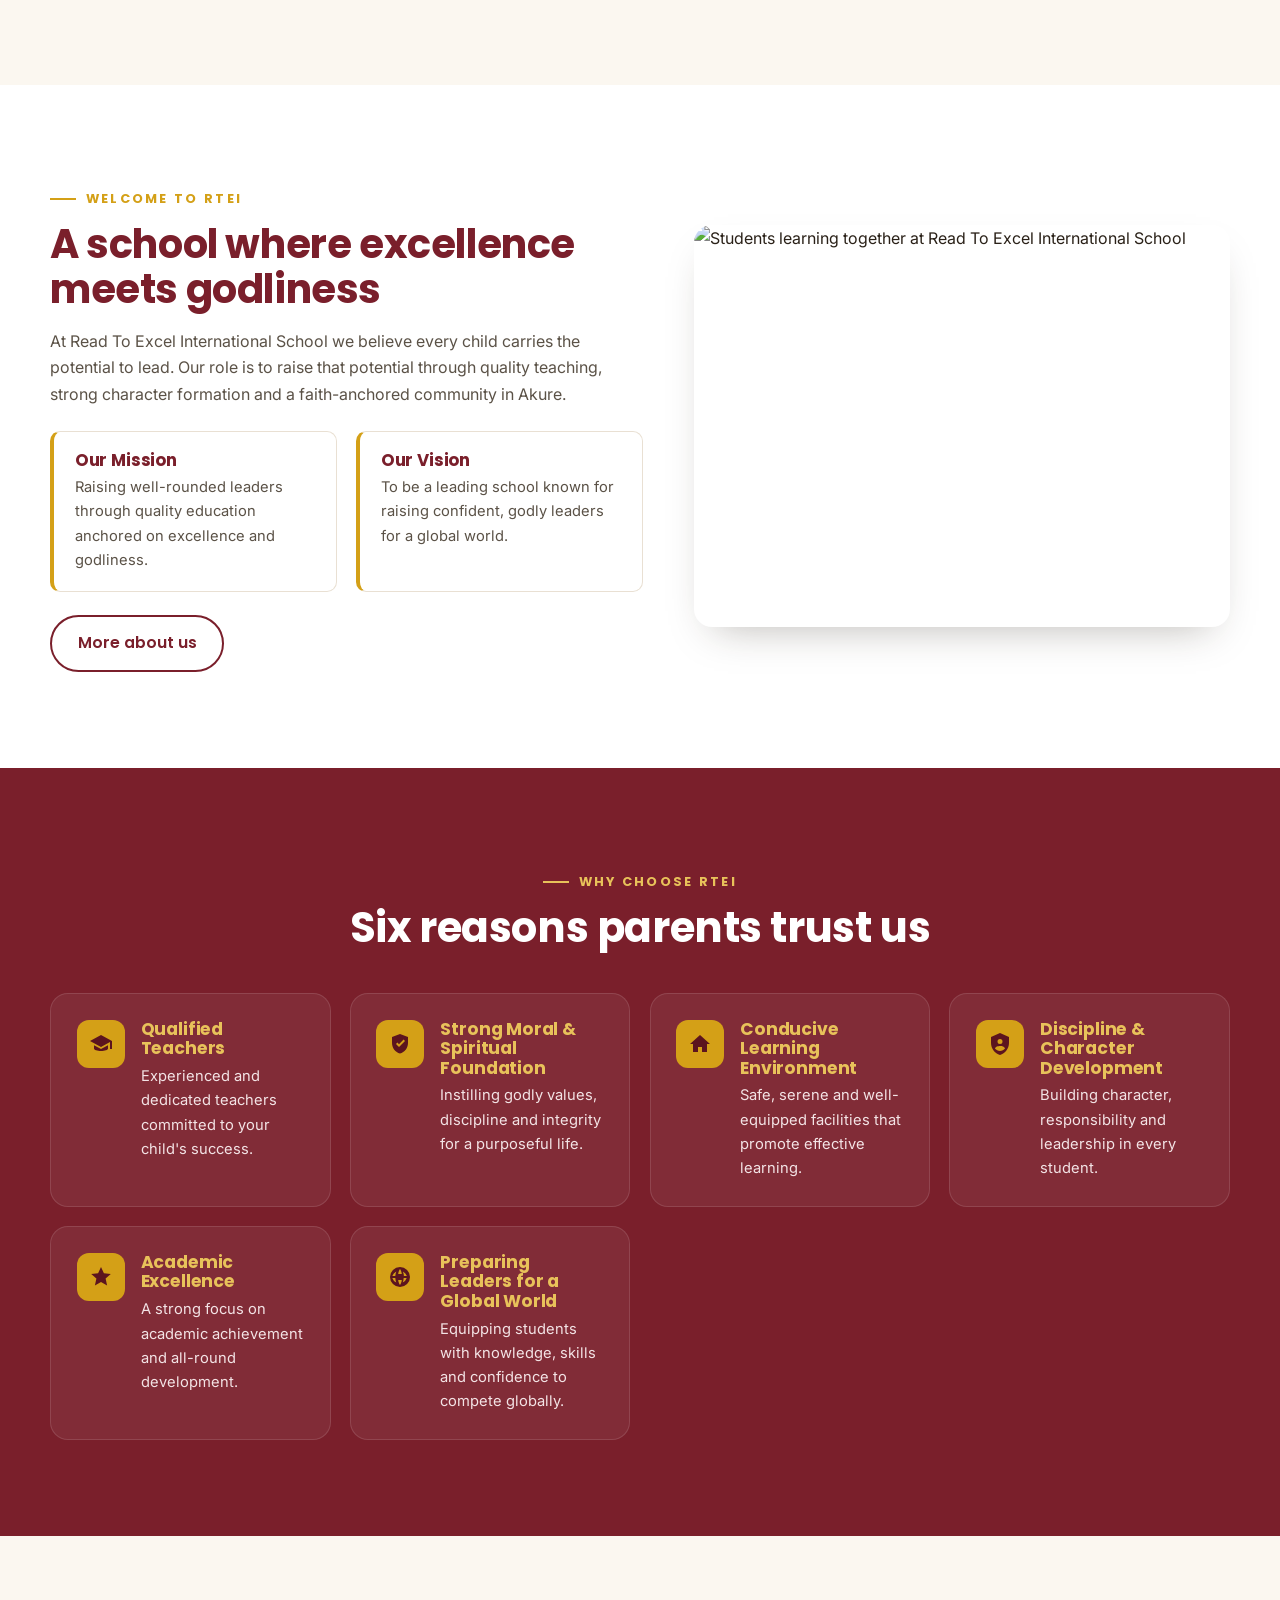
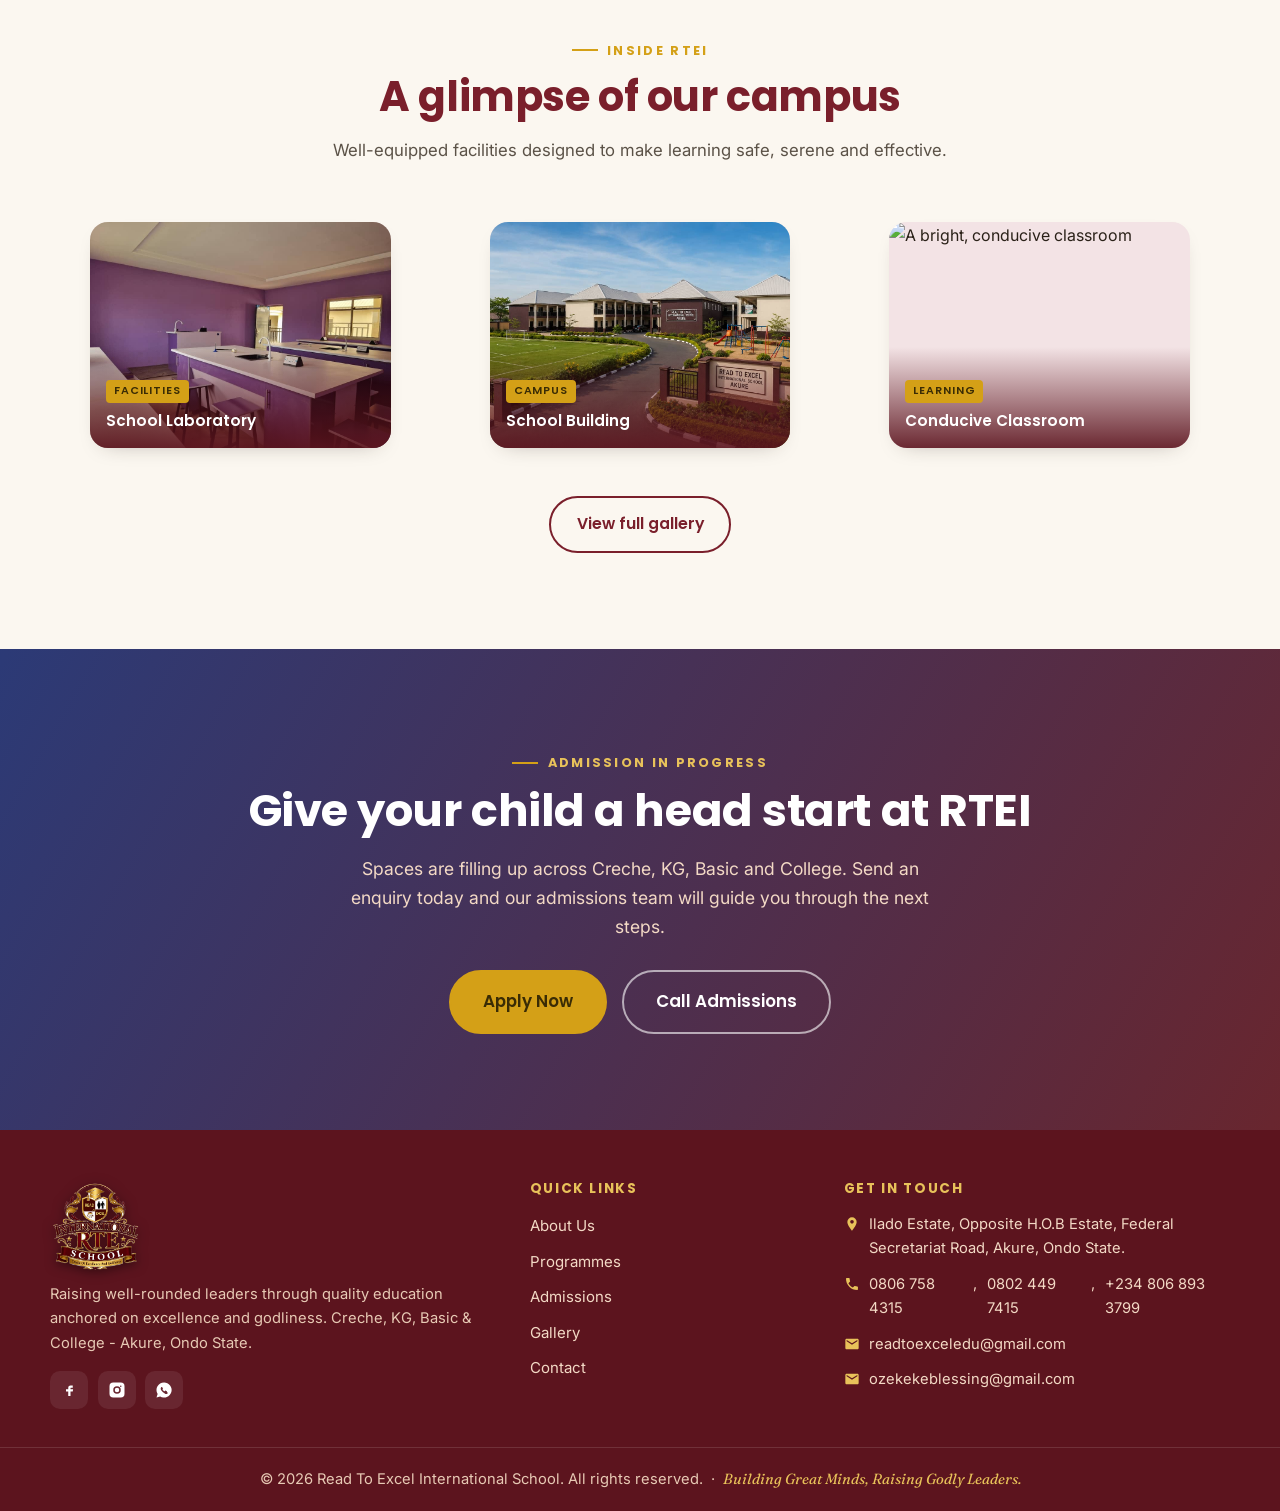
==== commit e1b00887: "Add real school laboratory photo to gallery and homepage preview Replace Unsplash science lab placeh" ====
--- a/index.html
+++ b/index.html
@@ -209,7 +209,7 @@
       </div>
       <div class="gallery-grid preview">
         <!-- EDIT HERE: replace each src with real photos -->
-        <figure class="shot reveal"><img src="https://images.unsplash.com/photo-1532094349884-543bc11b234d?auto=format&fit=crop&w=700&q=80" alt="School science laboratory" loading="lazy"><figcaption><span>Facilities</span><br>School Laboratory</figcaption></figure>
+        <figure class="shot reveal"><img src="images/laboratory.jpg" alt="Read To Excel International School science laboratory" loading="lazy"><figcaption><span>Facilities</span><br>School Laboratory</figcaption></figure>
         <figure class="shot reveal"><img src="images/campus.jpg" alt="Read To Excel International School campus, Akure" loading="lazy"><figcaption><span>Campus</span><br>School Building</figcaption></figure>
         <figure class="shot reveal"><img src="https://images.unsplash.com/photo-1580582932707-520aed937b7b?auto=format&fit=crop&w=700&q=80" alt="A bright, conducive classroom" loading="lazy"><figcaption><span>Learning</span><br>Conducive Classroom</figcaption></figure>
       </div>
--- a/styles.css
+++ b/styles.css
@@ -201,8 +201,8 @@
   color: #fff;
   /* EDIT HERE: swap the photo URL for a real picture of RTEI pupils */
   background:
-    linear-gradient(105deg, rgba(92,20,30,.94) 0%, rgba(92,20,30,.78) 45%, rgba(26,42,108,.55) 100%),
-    url("https://images.unsplash.com/photo-1577896851231-70ef18881754?auto=format&fit=crop&w=1600&q=80") center/cover;
+    linear-gradient(105deg, rgba(92,20,30,.88) 0%, rgba(92,20,30,.65) 45%, rgba(26,42,108,.45) 100%),
+    url("images/hero.jpg") center/cover;
 }
 .hero-inner { padding: clamp(3.5rem, 9vw, 6.5rem) 0; max-width: 720px; }
 .hero .pill {
